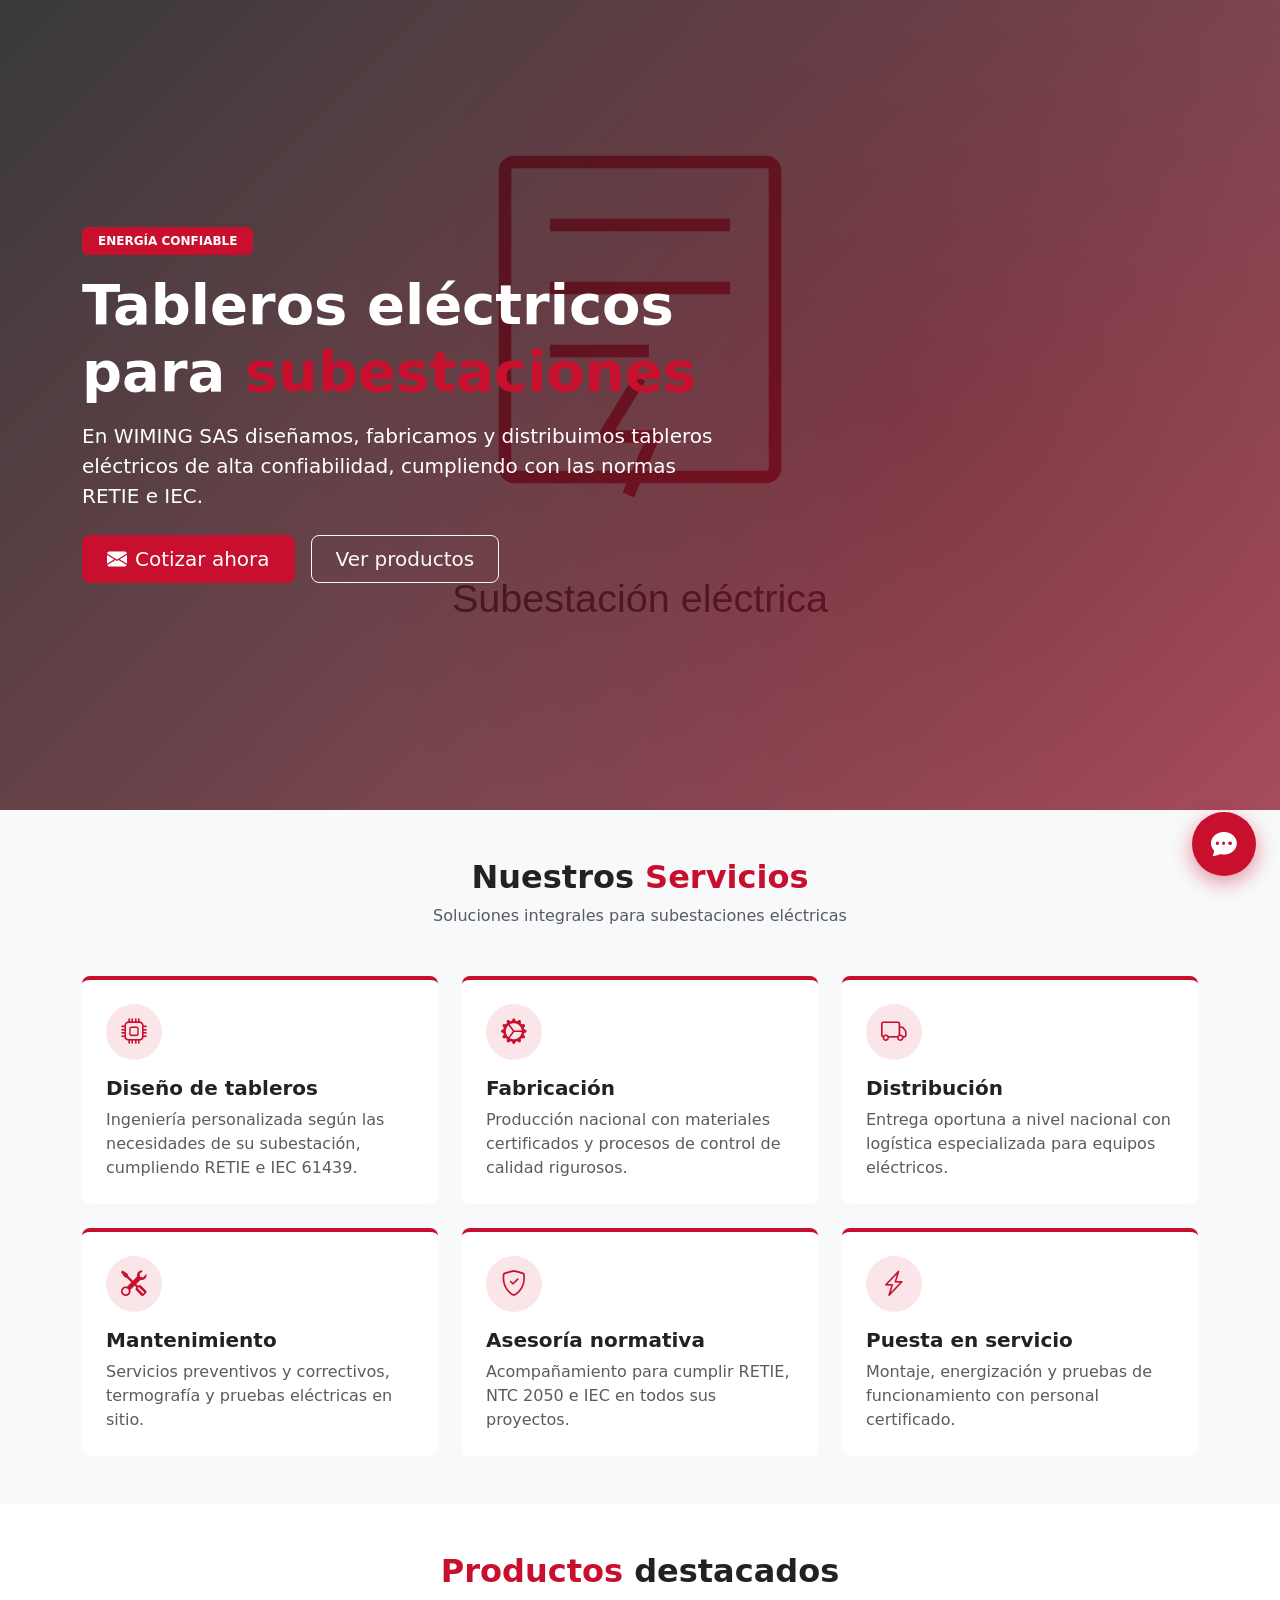
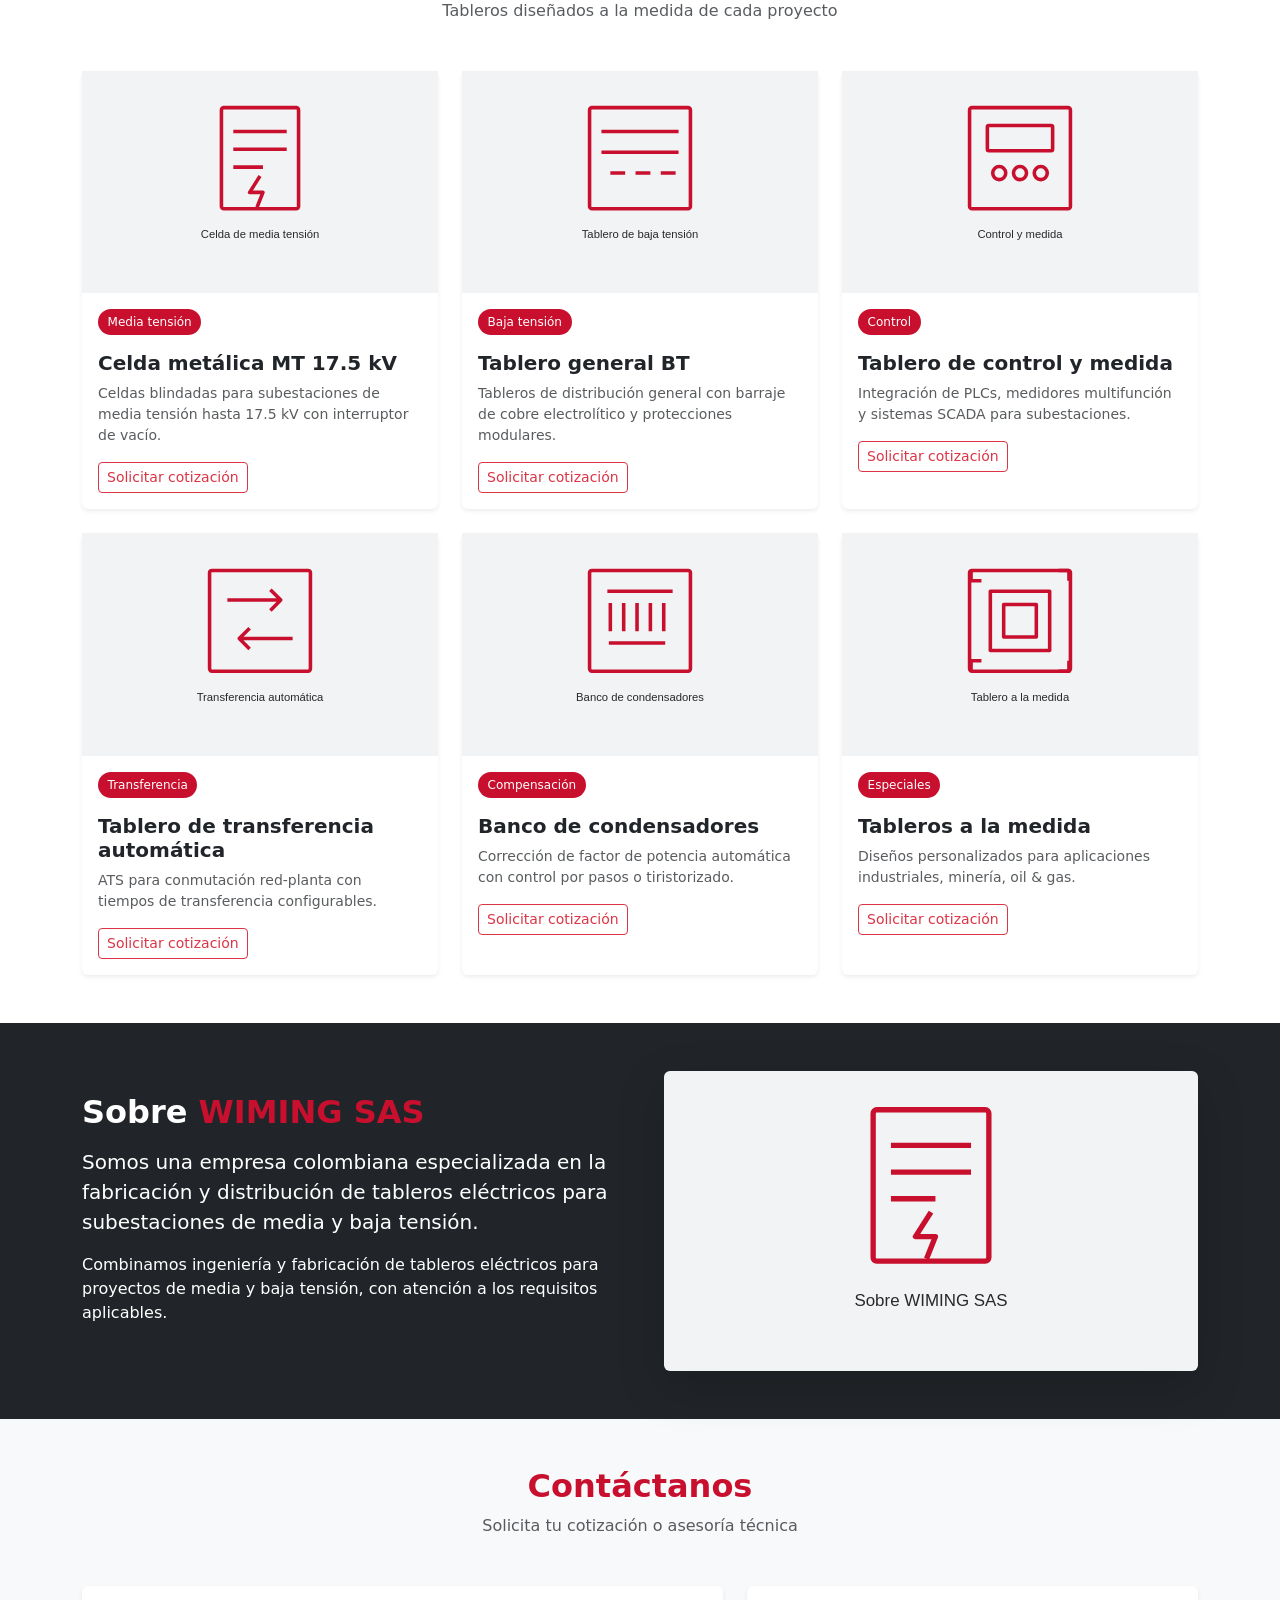
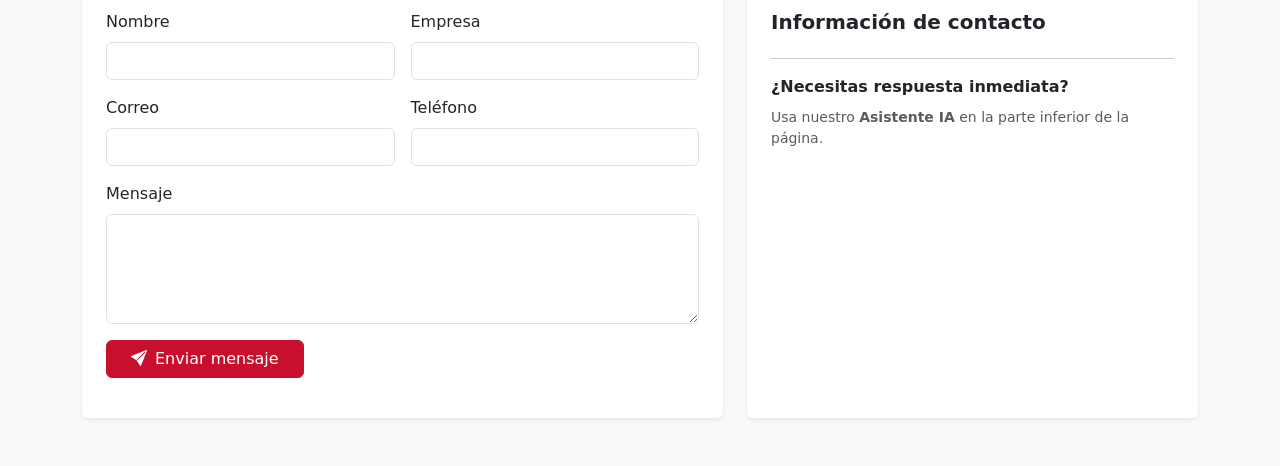
==== index.html @ 55428141 "Paso 1: imágenes y placeholders" ====
<!DOCTYPE html>
<html lang="es">
<head>
  <meta charset="UTF-8" />
  <meta name="viewport" content="width=device-width, initial-scale=1.0" />
  <title>WIMING SAS · Tableros eléctricos para subestaciones</title>
  <meta name="description" content="WIMING SAS — Fabricación y distribución de tableros eléctricos para subestaciones. Calidad, normativa RETIE/IEC y soporte técnico." />

  <!-- Bootstrap 5 -->
  <link href="https://cdn.jsdelivr.net/npm/bootstrap@5.3.3/dist/css/bootstrap.min.css" rel="stylesheet" />
  <!-- Bootstrap Icons -->
  <link rel="stylesheet" href="https://cdn.jsdelivr.net/npm/bootstrap-icons@1.11.3/font/bootstrap-icons.css" />
  <!-- Estilos propios -->
  <link rel="stylesheet" href="css/styles.css" />
</head>
<body>

  <!-- Header reutilizable: se carga desde partials/header.html -->
  <div data-include="partials/header.html"></div>

  <!-- ============ INICIO ============ -->
  <section id="inicio" class="hero text-white d-flex align-items-center">
    <img class="hero-image" src="assets/img/hero-subestacion.webp"
         alt="Subestación eléctrica con equipos de distribución de energía" width="1600" height="900"
         fetchpriority="high" onerror="this.onerror=null;this.src='assets/img/hero-subestacion-placeholder.svg'" />
    <div class="hero-overlay"></div>
    <div class="container position-relative py-5">
      <div class="row align-items-center">
        <div class="col-lg-7">
          <span class="badge bg-danger text-uppercase mb-3 px-3 py-2">Energía confiable</span>
          <h1 class="display-4 fw-bold mb-3">
            Tableros eléctricos para <span class="text-danger">subestaciones</span>
          </h1>
          <p class="lead mb-4">
            En <strong>WIMING SAS</strong> diseñamos, fabricamos y distribuimos tableros
            eléctricos de alta confiabilidad, cumpliendo con las normas RETIE e IEC.
          </p>
          <div class="d-flex flex-wrap gap-3">
            <a href="#contacto" class="btn btn-danger btn-lg px-4">
              <i class="bi bi-envelope-fill me-2"></i>Cotizar ahora
            </a>
            <a href="#productos" class="btn btn-outline-light btn-lg px-4">
              Ver productos
            </a>
          </div>
        </div>
      </div>
    </div>
  </section>

  <!-- ============ SERVICIOS ============ -->
  <section id="servicios" class="py-5 bg-light">
    <div class="container">
      <div class="text-center mb-5">
        <h2 class="fw-bold">Nuestros <span class="text-danger">Servicios</span></h2>
        <p class="text-muted">Soluciones integrales para subestaciones eléctricas</p>
      </div>
      <div class="row g-4" id="services-grid">
        <!-- Generado dinámicamente desde js/data.js -->
      </div>
    </div>
  </section>

  <!-- ============ PRODUCTOS ============ -->
  <section id="productos" class="py-5">
    <div class="container">
      <div class="text-center mb-5">
        <h2 class="fw-bold"><span class="text-danger">Productos</span> destacados</h2>
        <p class="text-muted">Tableros diseñados a la medida de cada proyecto</p>
      </div>
      <div class="row g-4" id="products-grid">
        <!-- Generado dinámicamente desde js/data.js -->
      </div>
    </div>
  </section>

  <!-- ============ NOSOTROS ============ -->
  <section id="nosotros" class="py-5 bg-dark text-white">
    <div class="container">
      <div class="row align-items-center g-5">
        <div class="col-lg-6">
          <h2 class="fw-bold mb-3">Sobre <span class="text-danger">WIMING SAS</span></h2>
          <p class="lead">
            Somos una empresa colombiana especializada en la fabricación y distribución
            de tableros eléctricos para subestaciones de media y baja tensión.
          </p>
          <p>
            Combinamos ingeniería y fabricación de tableros eléctricos para proyectos
            de media y baja tensión, con atención a los requisitos aplicables.
          </p>
          <div class="row text-center mt-4">
            <div class="col-6" data-config-row="YEARS_EXPERIENCE" data-config-prefix="+" hidden>
              <h3 class="text-danger fw-bold" data-config="YEARS_EXPERIENCE"></h3>
              <small class="text-uppercase">Años de experiencia</small>
            </div>
            <div class="col-6" data-config-row="PROJECTS_COUNT" data-config-prefix="+" hidden>
              <h3 class="text-danger fw-bold" data-config="PROJECTS_COUNT"></h3>
              <small class="text-uppercase">Proyectos entregados</small>
            </div>
          </div>
        </div>
        <div class="col-lg-6">
          <div class="ratio ratio-16x9 rounded shadow-lg overflow-hidden">
              <img src="assets/img/sobre-nosotros.webp"
                alt="Equipo e instalaciones de WIMING SAS dedicados a soluciones eléctricas" class="w-100 h-100 object-fit-cover"
                width="900" height="600" loading="lazy"
                onerror="this.onerror=null;this.src='assets/img/sobre-nosotros-placeholder.svg'" />
          </div>
        </div>
      </div>
    </div>
  </section>

  <!-- ============ CONTACTO ============ -->
  <section id="contacto" class="py-5 bg-light">
    <div class="container">
      <div class="text-center mb-5">
        <h2 class="fw-bold"><span class="text-danger">Contáctanos</span></h2>
        <p class="text-muted">Solicita tu cotización o asesoría técnica</p>
      </div>
      <div class="row g-4">
        <div class="col-lg-7">
          <form id="contact-form" class="card shadow-sm border-0 p-4" novalidate>
            <div class="row g-3">
              <div class="col-md-6">
                <label class="form-label">Nombre</label>
                <input type="text" class="form-control" name="nombre" required />
              </div>
              <div class="col-md-6">
                <label class="form-label">Empresa</label>
                <input type="text" class="form-control" name="empresa" />
              </div>
              <div class="col-md-6">
                <label class="form-label">Correo</label>
                <input type="email" class="form-control" name="email" required />
              </div>
              <div class="col-md-6">
                <label class="form-label">Teléfono</label>
                <input type="tel" class="form-control" name="telefono" />
              </div>
              <div class="col-12">
                <label class="form-label">Mensaje</label>
                <textarea class="form-control" name="mensaje" rows="4" required></textarea>
              </div>
              <div class="col-12">
                <button type="submit" class="btn btn-danger px-4">
                  <i class="bi bi-send-fill me-2"></i>Enviar mensaje
                </button>
              </div>
            </div>
            <div id="contact-feedback" class="mt-3"></div>
          </form>
        </div>
        <div class="col-lg-5">
          <div class="card border-0 shadow-sm h-100">
            <div class="card-body p-4">
              <h5 class="fw-bold mb-4">Información de contacto</h5>
              <p data-config-row="ADDRESS" hidden><i class="bi bi-geo-alt-fill text-danger me-2"></i><span data-config="ADDRESS"></span></p>
              <p data-config-row="PHONE" hidden><i class="bi bi-telephone-fill text-danger me-2"></i><span data-config="PHONE"></span></p>
              <p data-config-row="EMAIL" hidden><i class="bi bi-envelope-fill text-danger me-2"></i><span data-config="EMAIL"></span></p>
              <hr />
              <p class="mb-2 fw-semibold">¿Necesitas respuesta inmediata?</p>
              <p class="text-muted small mb-0">
                Usa nuestro <strong>Asistente IA</strong> en la parte inferior de la página.
              </p>
            </div>
          </div>
        </div>
      </div>
    </div>
  </section>

  <!-- Footer reutilizable -->
  <div data-include="partials/footer.html"></div>

  <!-- ============ CHATBOT IA (MOCK) ============ -->
  <div id="chatbot-root"></div>

  <!-- Scripts -->
  <script src="https://cdn.jsdelivr.net/npm/bootstrap@5.3.3/dist/js/bootstrap.bundle.min.js"></script>
  <script src="config.js"></script>
  <script src="js/components.js"></script>
  <script src="js/data.js"></script>
  <script src="js/main.js"></script>
  <script src="js/chatbot.js"></script>
</body>
</html>
---- css/styles.css ----
/* =========================================================
   WIMING SAS — Estilos propios
   Paleta: rojos dominantes + grises industriales
   ========================================================= */

:root {
  --wm-red: #c8102e;
  --wm-red-dark: #8a0a1f;
  --wm-red-light: #ff3b54;
  --wm-dark: #1a1a1a;
  --wm-gray: #2c2c2c;
  --wm-light: #f5f5f5;
}

/* Overrides Bootstrap */
.bg-danger { background-color: var(--wm-red) !important; }
.btn-danger {
  background-color: var(--wm-red);
  border-color: var(--wm-red);
}
.btn-danger:hover,
.btn-danger:focus {
  background-color: var(--wm-red-dark);
  border-color: var(--wm-red-dark);
}
.text-danger { color: var(--wm-red) !important; }

body {
  font-family: 'Segoe UI', system-ui, -apple-system, sans-serif;
  color: #222;
}

/* ===== Navbar ===== */
.navbar-wm {
  background: var(--wm-dark);
  box-shadow: 0 2px 8px rgba(0,0,0,.2);
}
.navbar-wm .navbar-brand {
  color: #fff;
  font-weight: 700;
  letter-spacing: 1px;
}
.navbar-wm .navbar-brand span {
  color: var(--wm-red);
}
.navbar-wm .nav-link {
  color: #ddd !important;
  font-weight: 500;
  padding: .5rem 1rem !important;
  transition: color .2s;
}
.navbar-wm .nav-link:hover,
.navbar-wm .nav-link.active {
  color: var(--wm-red-light) !important;
}

/* ===== Hero ===== */
.hero {
  position: relative;
  min-height: 90vh;
  background: #1a1a1a;
}
.hero-image {
  position: absolute;
  inset: 0;
  width: 100%;
  height: 100%;
  object-fit: cover;
}
.hero-overlay {
  position: absolute;
  inset: 0;
  background: linear-gradient(135deg, rgba(26,26,26,.85), rgba(138,10,31,.7)),
              radial-gradient(circle at 70% 50%, rgba(200,16,46,.25), transparent 60%);
  pointer-events: none;
}

/* ===== Tarjetas reutilizables ===== */
.feature-card {
  border: none;
  border-top: 4px solid var(--wm-red);
  border-radius: .5rem;
  transition: transform .25s, box-shadow .25s;
  background: #fff;
  height: 100%;
}
.feature-card:hover {
  transform: translateY(-6px);
  box-shadow: 0 .8rem 1.5rem rgba(200,16,46,.15);
}
.feature-card .icon-wrap {
  width: 56px;
  height: 56px;
  border-radius: 50%;
  background: rgba(200,16,46,.1);
  color: var(--wm-red);
  display: flex;
  align-items: center;
  justify-content: center;
  font-size: 1.6rem;
  margin-bottom: 1rem;
}

.product-card img {
  display: block;
  width: 100%;
  max-width: 100%;
  aspect-ratio: 16 / 10;
  height: auto;
  object-fit: cover;
}
.product-card .badge-tag {
  background: var(--wm-red);
  color: #fff;
  font-size: .75rem;
  padding: .25rem .6rem;
  border-radius: 20px;
}

/* ===== Footer ===== */
.footer-wm {
  background: var(--wm-dark);
  color: #bbb;
  padding: 3rem 0 1rem;
}
.footer-wm h6 { color: #fff; font-weight: 600; }
.footer-wm a { color: #bbb; text-decoration: none; }
.footer-wm a:hover { color: var(--wm-red-light); }
.footer-wm .footer-bottom {
  border-top: 1px solid #333;
  margin-top: 2rem;
  padding-top: 1rem;
  text-align: center;
  font-size: .85rem;
}

/* =========================================================
   CHATBOT — Mock IA
   ========================================================= */
.chatbot-toggle {
  position: fixed;
  bottom: 24px;
  right: 24px;
  width: 64px;
  height: 64px;
  border-radius: 50%;
  background: var(--wm-red);
  color: #fff;
  border: none;
  font-size: 1.6rem;
  box-shadow: 0 6px 20px rgba(200,16,46,.45);
  cursor: pointer;
  z-index: 1050;
  transition: transform .2s, background .2s;
}
.chatbot-toggle:hover {
  background: var(--wm-red-dark);
  transform: scale(1.08);
}

.chatbot-window {
  position: fixed;
  bottom: 100px;
  right: 24px;
  width: 370px;
  max-width: calc(100vw - 32px);
  height: 540px;
  max-height: calc(100vh - 140px);
  background: #fff;
  border-radius: 14px;
  box-shadow: 0 12px 40px rgba(0,0,0,.25);
  display: none;
  flex-direction: column;
  overflow: hidden;
  z-index: 1050;
  animation: slideUp .25s ease-out;
}
.chatbot-window.open { display: flex; }

@keyframes slideUp {
  from { opacity: 0; transform: translateY(20px); }
  to   { opacity: 1; transform: translateY(0); }
}

.chatbot-header {
  background: linear-gradient(135deg, var(--wm-red), var(--wm-red-dark));
  color: #fff;
  padding: 1rem;
  display: flex;
  align-items: center;
  gap: .75rem;
}
.chatbot-header .avatar {
  width: 40px;
  height: 40px;
  border-radius: 50%;
  background: rgba(255,255,255,.2);
  display: flex;
  align-items: center;
  justify-content: center;
  font-size: 1.2rem;
}
.chatbot-header h6 { margin: 0; font-weight: 600; }
.chatbot-header small { opacity: .85; }
.chatbot-header .close-btn {
  margin-left: auto;
  background: transparent;
  border: none;
  color: #fff;
  font-size: 1.3rem;
  cursor: pointer;
}

.chatbot-body {
  flex: 1;
  overflow-y: auto;
  padding: 1rem;
  background: #f7f7f9;
}

.chat-msg {
  display: flex;
  margin-bottom: .75rem;
  animation: fadeIn .2s ease;
}
@keyframes fadeIn { from { opacity: 0; } to { opacity: 1; } }

.chat-msg .bubble {
  max-width: 80%;
  padding: .6rem .9rem;
  border-radius: 14px;
  line-height: 1.35;
  font-size: .92rem;
  white-space: pre-wrap;
}
.chat-msg.bot .bubble {
  background: #fff;
  border: 1px solid #e5e5e5;
  border-bottom-left-radius: 4px;
}
.chat-msg.user {
  justify-content: flex-end;
}
.chat-msg.user .bubble {
  background: var(--wm-red);
  color: #fff;
  border-bottom-right-radius: 4px;
}

.typing .bubble {
  display: inline-flex;
  gap: 4px;
}
.typing .dot {
  width: 7px; height: 7px;
  background: #aaa;
  border-radius: 50%;
  animation: blink 1.2s infinite;
}
.typing .dot:nth-child(2) { animation-delay: .2s; }
.typing .dot:nth-child(3) { animation-delay: .4s; }
@keyframes blink {
  0%, 80%, 100% { opacity: .3; }
  40% { opacity: 1; }
}

.quick-replies {
  display: flex;
  flex-wrap: wrap;
  gap: .4rem;
  padding: .5rem 1rem;
  background: #f7f7f9;
  border-top: 1px solid #ececec;
}
.quick-replies button {
  background: #fff;
  border: 1px solid var(--wm-red);
  color: var(--wm-red);
  border-radius: 20px;
  padding: .3rem .8rem;
  font-size: .8rem;
  cursor: pointer;
  transition: all .15s;
}
.quick-replies button:hover {
  background: var(--wm-red);
  color: #fff;
}

.chatbot-input {
  display: flex;
  border-top: 1px solid #ececec;
  background: #fff;
}
.chatbot-input input {
  flex: 1;
  border: none;
  padding: .85rem 1rem;
  outline: none;
  font-size: .95rem;
}
.chatbot-input button {
  background: var(--wm-red);
  color: #fff;
  border: none;
  padding: 0 1.2rem;
  cursor: pointer;
  font-size: 1.1rem;
}
.chatbot-input button:hover { background: var(--wm-red-dark); }

/* Responsive */
@media (max-width: 480px) {
  .chatbot-window {
    right: 8px; left: 8px;
    width: auto;
    bottom: 90px;
    height: 70vh;
  }
}
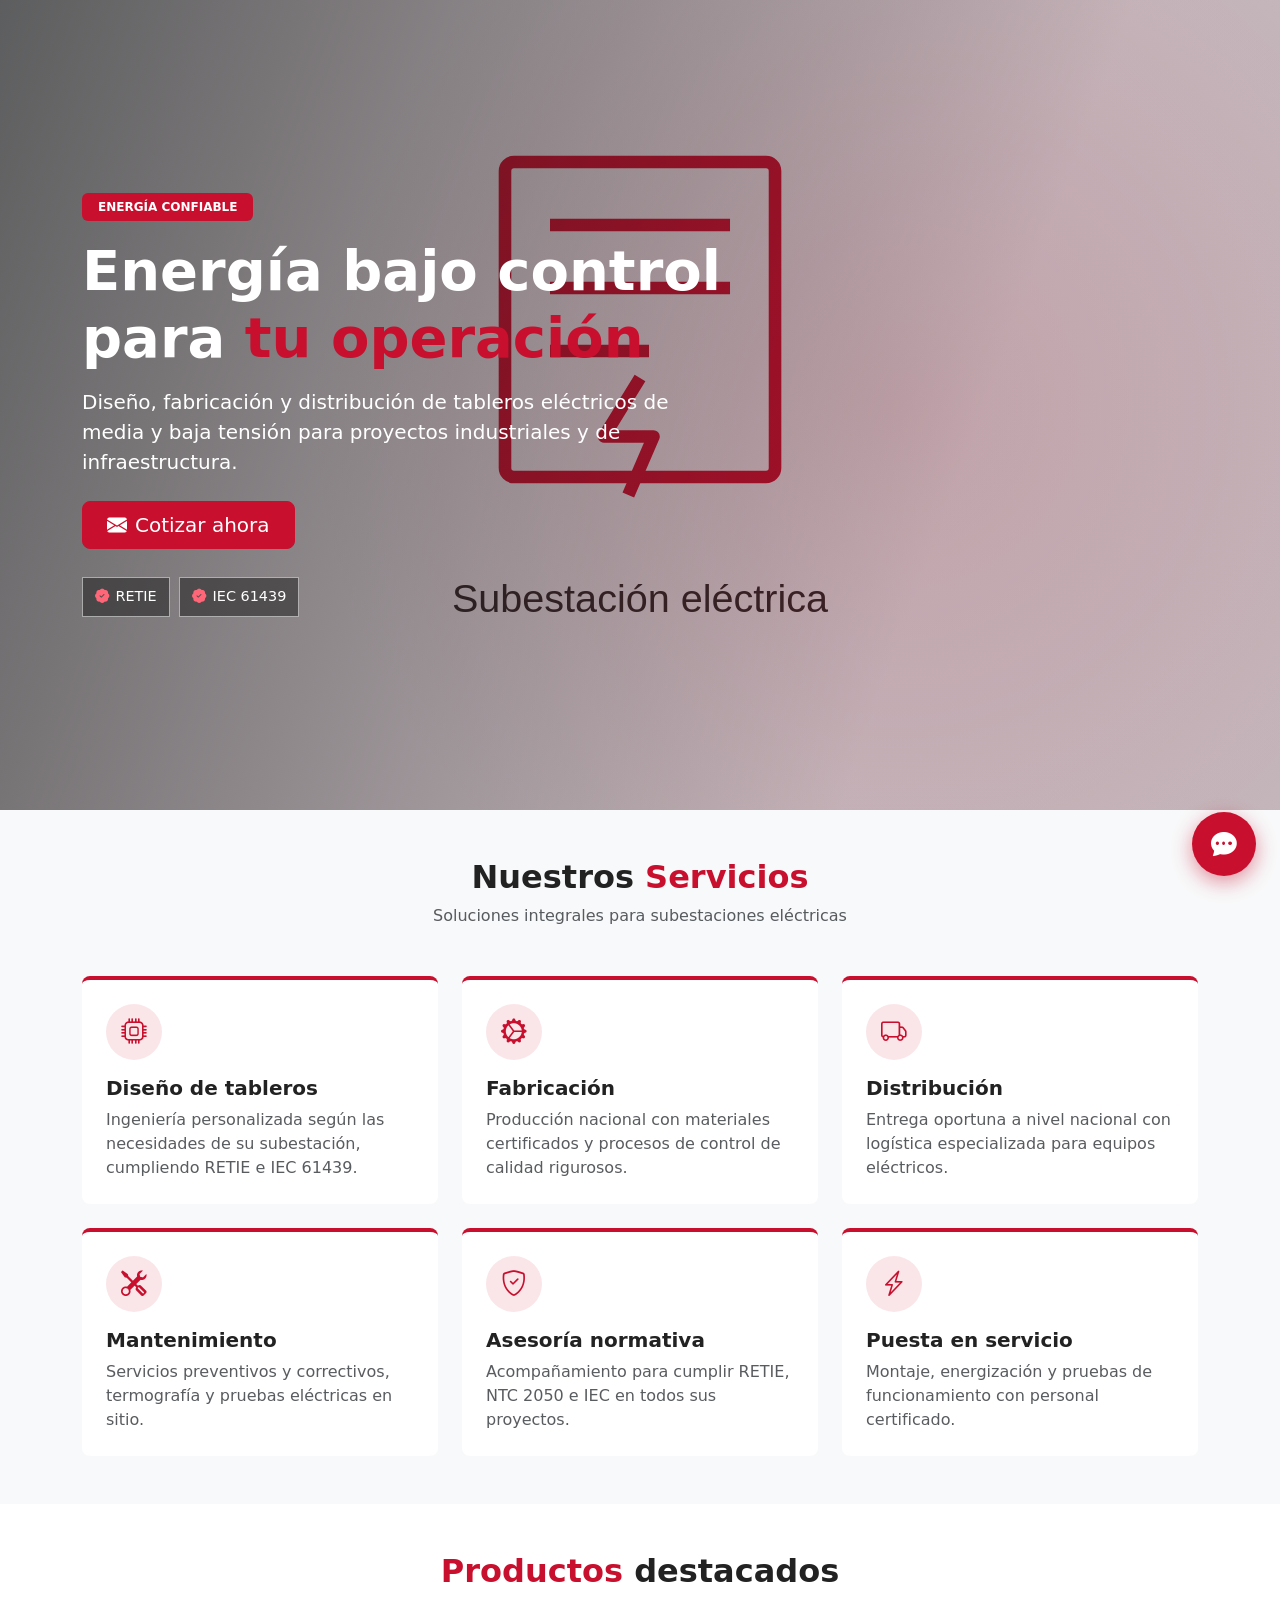
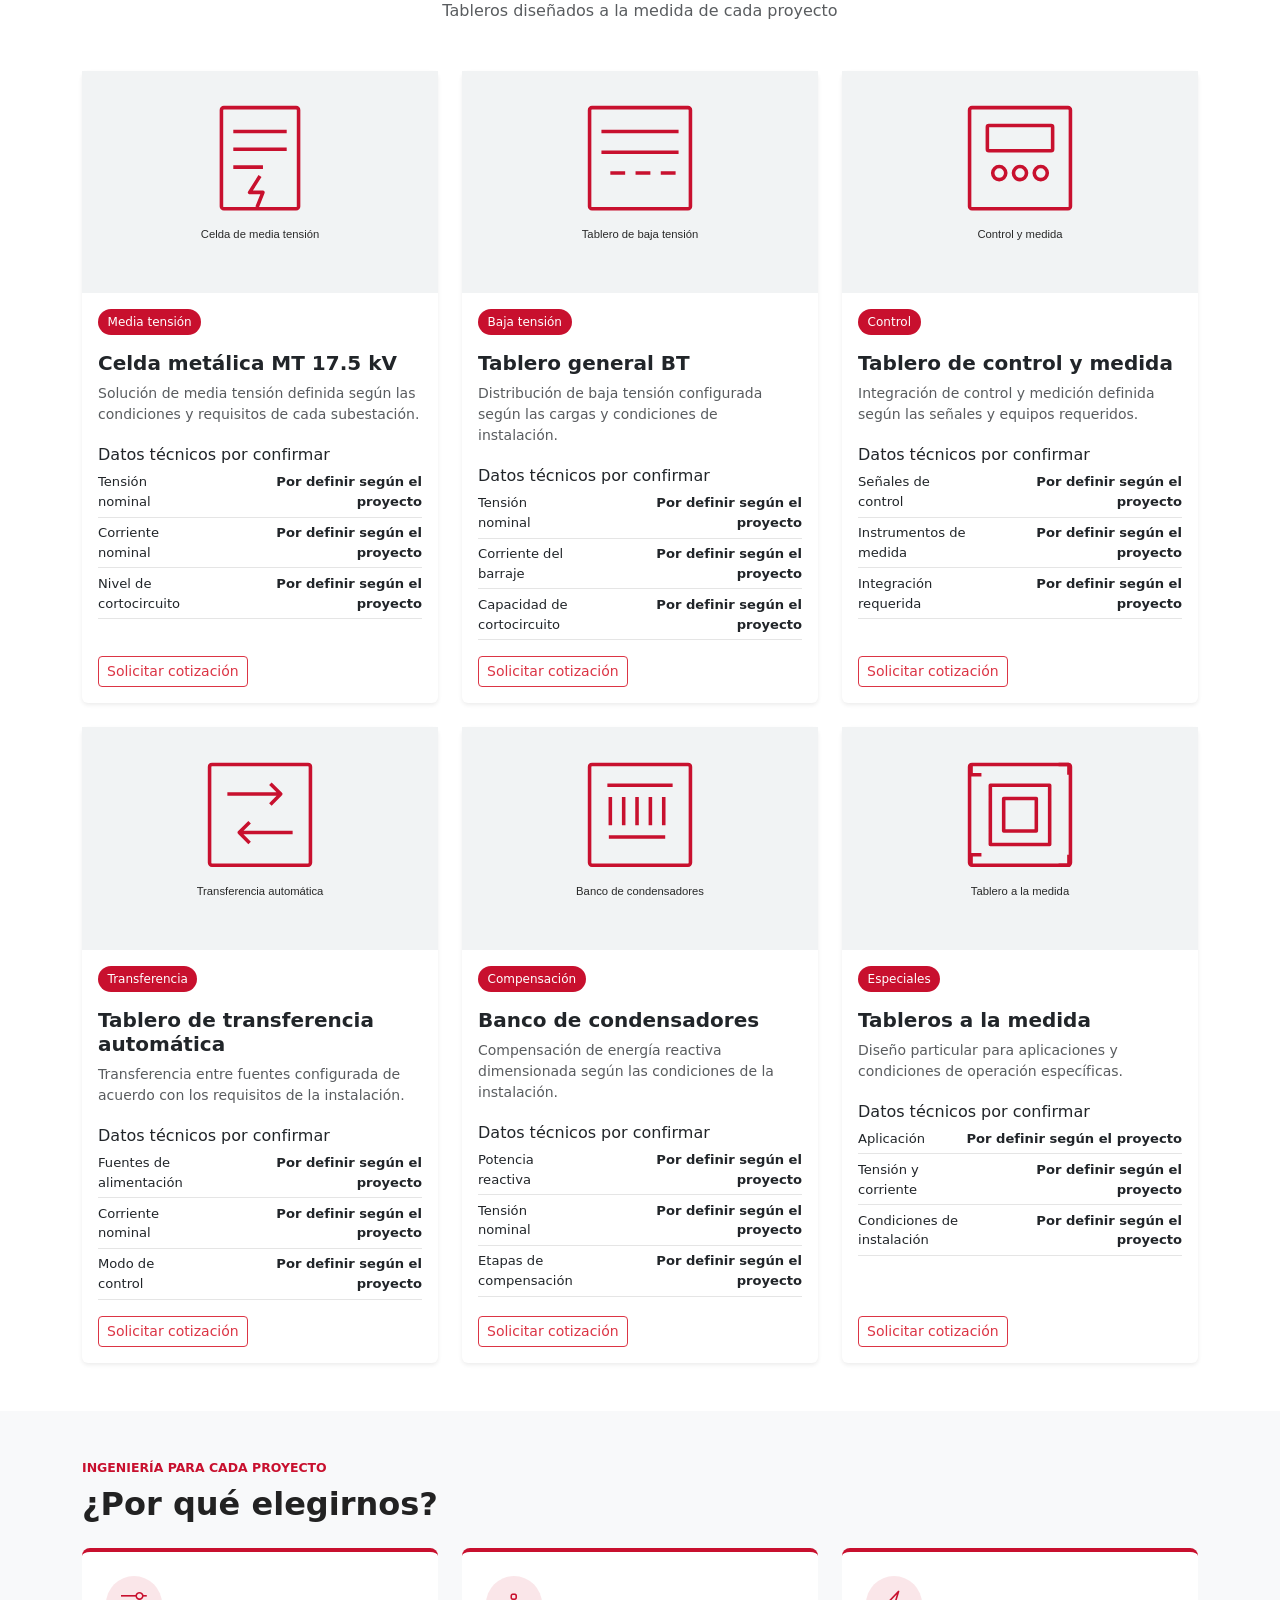
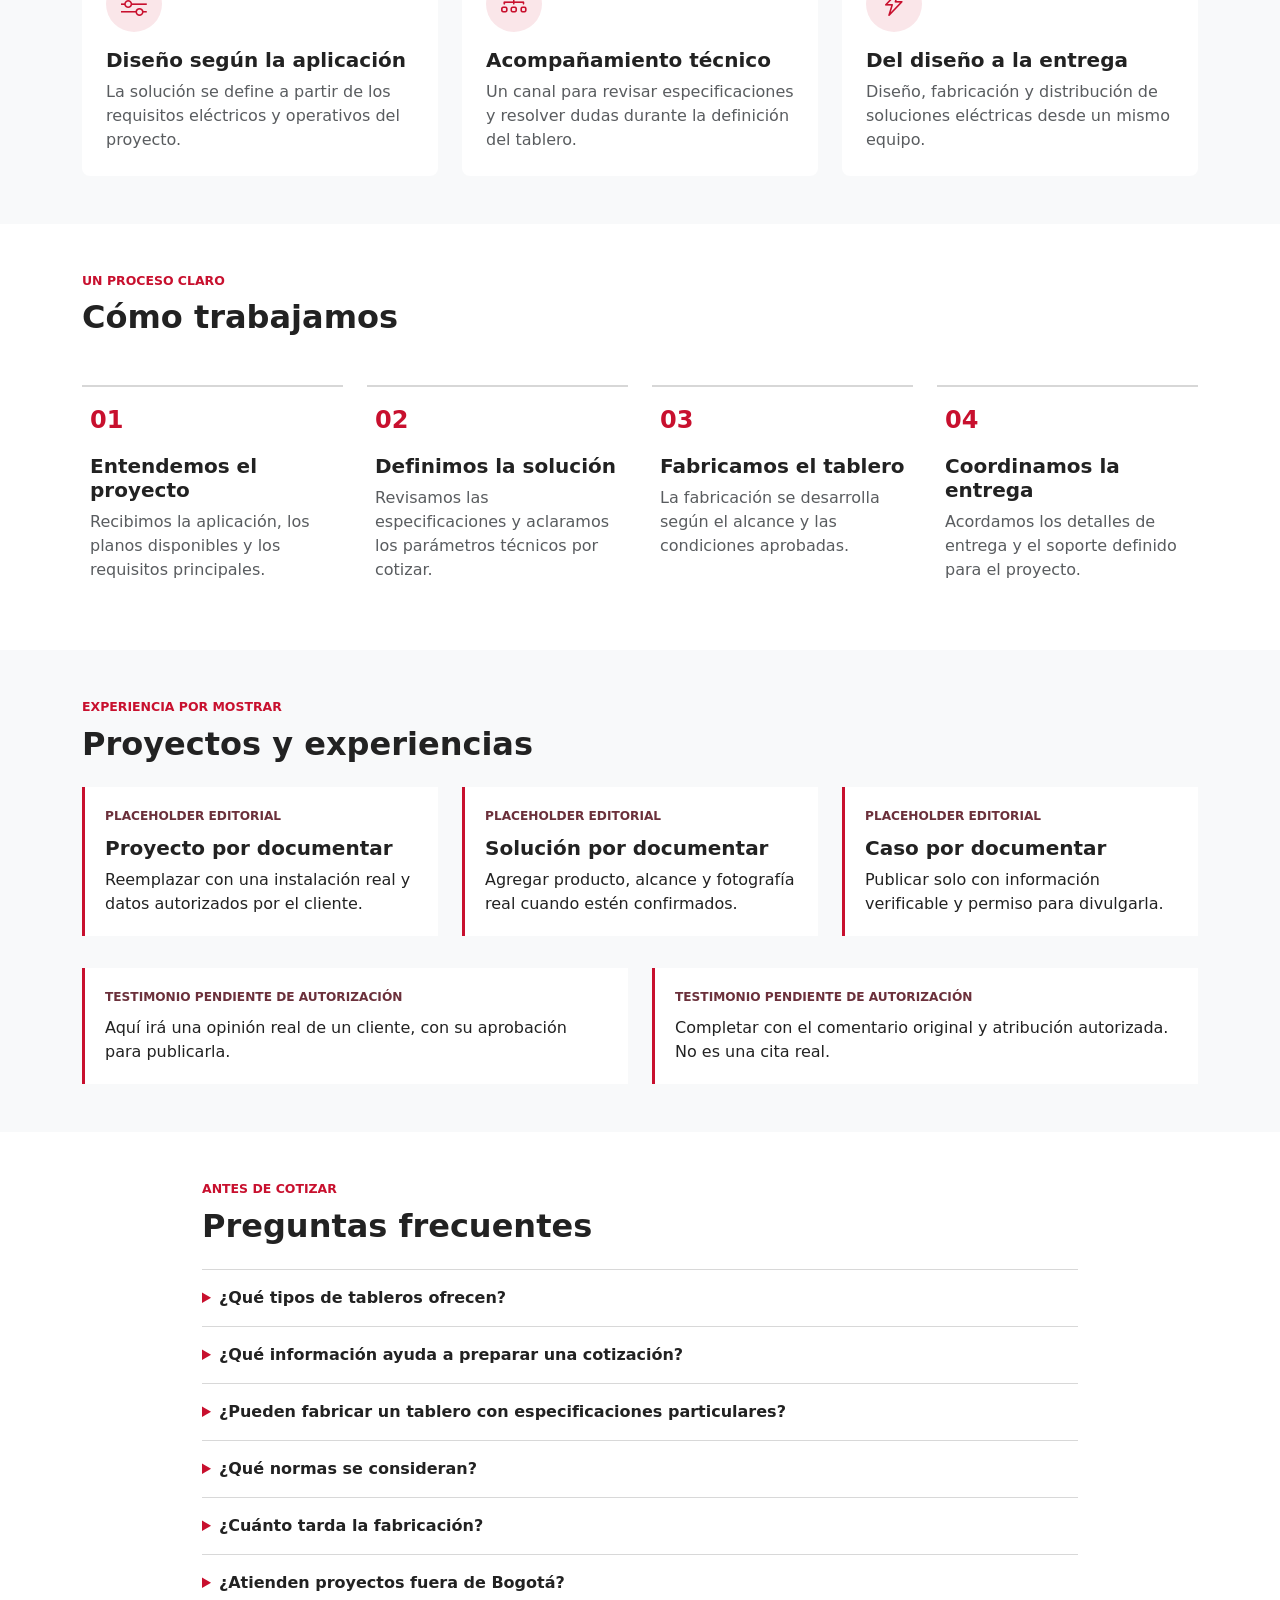
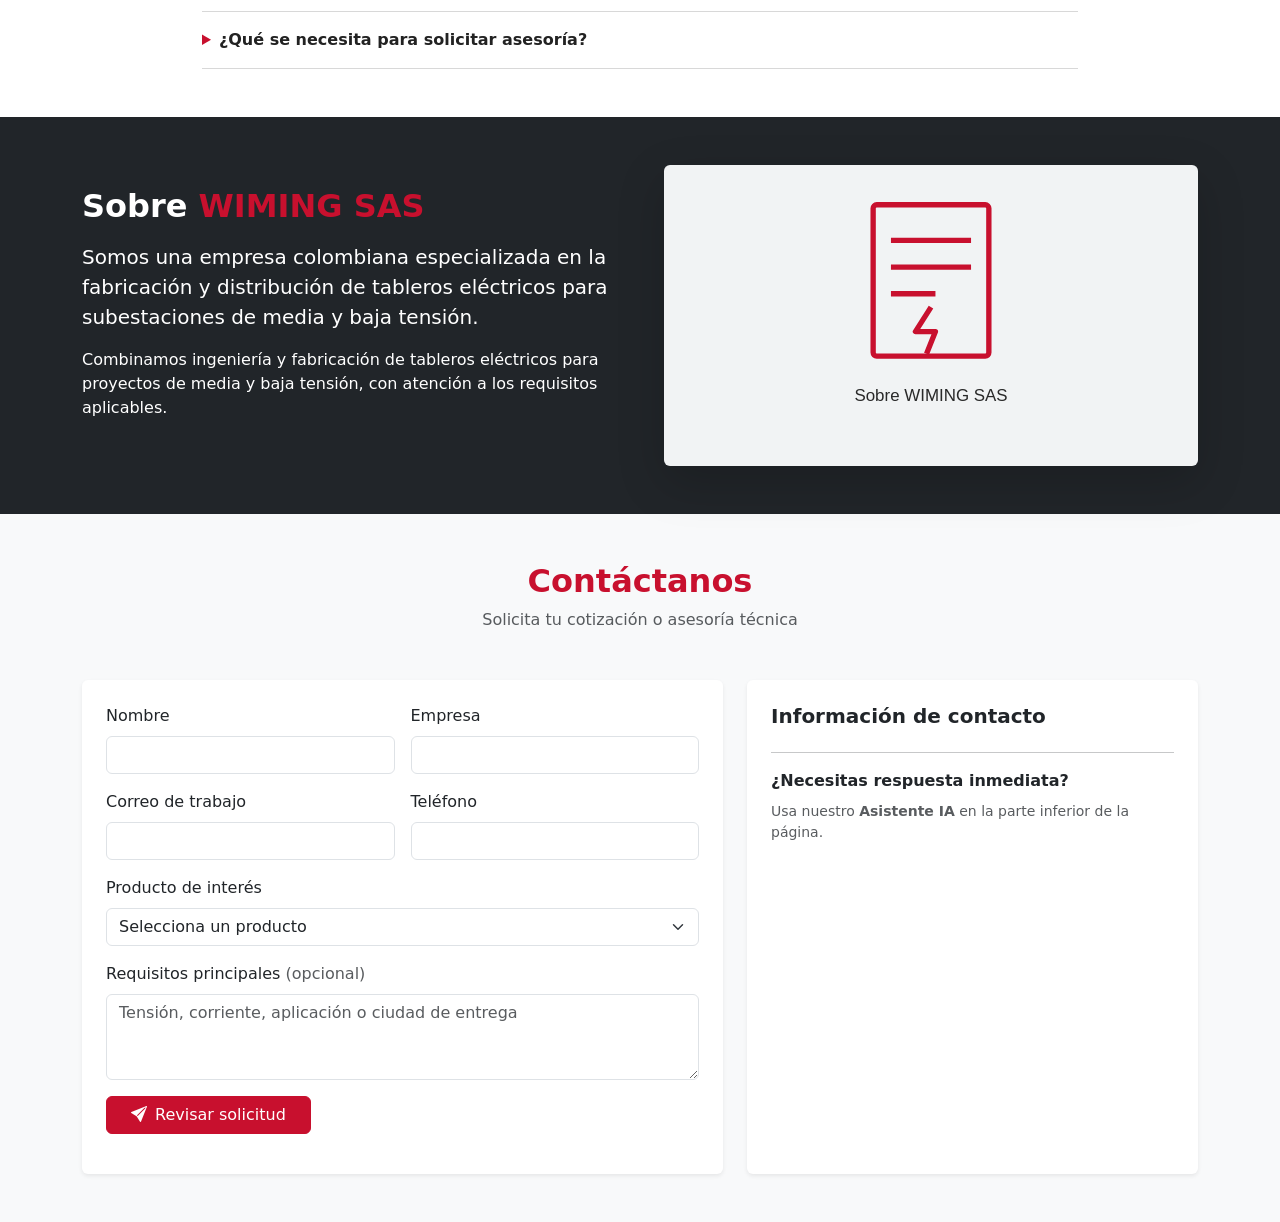
==== commit 65fee6c4: "Paso 2: diseño, UX y datos de contacto en config.js" ====
--- a/index.html
+++ b/index.html
@@ -29,19 +29,27 @@
         <div class="col-lg-7">
           <span class="badge bg-danger text-uppercase mb-3 px-3 py-2">Energía confiable</span>
           <h1 class="display-4 fw-bold mb-3">
-            Tableros eléctricos para <span class="text-danger">subestaciones</span>
+            Energía bajo control para <span class="text-danger">tu operación</span>
           </h1>
           <p class="lead mb-4">
-            En <strong>WIMING SAS</strong> diseñamos, fabricamos y distribuimos tableros
-            eléctricos de alta confiabilidad, cumpliendo con las normas RETIE e IEC.
+            Diseño, fabricación y distribución de tableros eléctricos de media y baja tensión
+            para proyectos industriales y de infraestructura.
           </p>
           <div class="d-flex flex-wrap gap-3">
             <a href="#contacto" class="btn btn-danger btn-lg px-4">
               <i class="bi bi-envelope-fill me-2"></i>Cotizar ahora
             </a>
-            <a href="#productos" class="btn btn-outline-light btn-lg px-4">
-              Ver productos
+            <a href="#" class="btn btn-outline-light btn-lg px-4" data-whatsapp-cta hidden>
+              <i class="bi bi-whatsapp me-2"></i>Hablar por WhatsApp
             </a>
+          </div>
+          <div class="hero-trust" aria-label="Normas y experiencia">
+            <span class="trust-stamp"><i class="bi bi-patch-check-fill" aria-hidden="true"></i> RETIE</span>
+            <span class="trust-stamp"><i class="bi bi-patch-check-fill" aria-hidden="true"></i> IEC 61439</span>
+            <span class="trust-stamp" data-config-row="YEARS_EXPERIENCE" hidden>
+              <i class="bi bi-clock-history" aria-hidden="true"></i>
+              <strong data-config="YEARS_EXPERIENCE"></strong> años de experiencia
+            </span>
           </div>
         </div>
       </div>
@@ -70,6 +78,101 @@
       </div>
       <div class="row g-4" id="products-grid">
         <!-- Generado dinámicamente desde js/data.js -->
+      </div>
+    </div>
+  </section>
+
+  <!-- ============ DIFERENCIALES ============ -->
+  <section id="por-que-elegirnos" class="py-5 bg-light">
+    <div class="container">
+      <div class="section-heading mb-4">
+        <span class="section-kicker">Ingeniería para cada proyecto</span>
+        <h2 class="fw-bold">¿Por qué elegirnos?</h2>
+      </div>
+      <div class="row g-4">
+        <div class="col-md-4">
+          <article class="feature-card p-4">
+            <div class="icon-wrap"><i class="bi bi-sliders" aria-hidden="true"></i></div>
+            <h3 class="h5 fw-bold">Diseño según la aplicación</h3>
+            <p class="text-muted mb-0">La solución se define a partir de los requisitos eléctricos y operativos del proyecto.</p>
+          </article>
+        </div>
+        <div class="col-md-4">
+          <article class="feature-card p-4">
+            <div class="icon-wrap"><i class="bi bi-diagram-3" aria-hidden="true"></i></div>
+            <h3 class="h5 fw-bold">Acompañamiento técnico</h3>
+            <p class="text-muted mb-0">Un canal para revisar especificaciones y resolver dudas durante la definición del tablero.</p>
+          </article>
+        </div>
+        <div class="col-md-4">
+          <article class="feature-card p-4">
+            <div class="icon-wrap"><i class="bi bi-lightning-charge" aria-hidden="true"></i></div>
+            <h3 class="h5 fw-bold">Del diseño a la entrega</h3>
+            <p class="text-muted mb-0">Diseño, fabricación y distribución de soluciones eléctricas desde un mismo equipo.</p>
+          </article>
+        </div>
+      </div>
+    </div>
+  </section>
+
+  <!-- ============ PROCESO ============ -->
+  <section id="como-trabajamos" class="py-5">
+    <div class="container">
+      <div class="section-heading mb-5">
+        <span class="section-kicker">Un proceso claro</span>
+        <h2 class="fw-bold">Cómo trabajamos</h2>
+      </div>
+      <ol class="row g-4 list-unstyled process-list">
+        <li class="col-md-6 col-lg-3">
+          <div class="process-step"><span class="step-number">01</span><h3 class="h5 fw-bold">Entendemos el proyecto</h3><p class="text-muted mb-0">Recibimos la aplicación, los planos disponibles y los requisitos principales.</p></div>
+        </li>
+        <li class="col-md-6 col-lg-3">
+          <div class="process-step"><span class="step-number">02</span><h3 class="h5 fw-bold">Definimos la solución</h3><p class="text-muted mb-0">Revisamos las especificaciones y aclaramos los parámetros técnicos por cotizar.</p></div>
+        </li>
+        <li class="col-md-6 col-lg-3">
+          <div class="process-step"><span class="step-number">03</span><h3 class="h5 fw-bold">Fabricamos el tablero</h3><p class="text-muted mb-0">La fabricación se desarrolla según el alcance y las condiciones aprobadas.</p></div>
+        </li>
+        <li class="col-md-6 col-lg-3">
+          <div class="process-step"><span class="step-number">04</span><h3 class="h5 fw-bold">Coordinamos la entrega</h3><p class="text-muted mb-0">Acordamos los detalles de entrega y el soporte definido para el proyecto.</p></div>
+        </li>
+      </ol>
+    </div>
+  </section>
+
+  <!-- ============ PROYECTOS Y TESTIMONIOS ============ -->
+  <section id="proyectos" class="py-5 bg-light">
+    <div class="container">
+      <div class="section-heading mb-4">
+        <span class="section-kicker">Experiencia por mostrar</span>
+        <h2 class="fw-bold">Proyectos y experiencias</h2>
+      </div>
+      <div class="row g-4">
+        <div class="col-md-4"><article class="project-placeholder h-100"><span class="placeholder-label">Placeholder editorial</span><h3 class="h5 fw-bold">Proyecto por documentar</h3><p class="mb-0">Reemplazar con una instalación real y datos autorizados por el cliente.</p></article></div>
+        <div class="col-md-4"><article class="project-placeholder h-100"><span class="placeholder-label">Placeholder editorial</span><h3 class="h5 fw-bold">Solución por documentar</h3><p class="mb-0">Agregar producto, alcance y fotografía real cuando estén confirmados.</p></article></div>
+        <div class="col-md-4"><article class="project-placeholder h-100"><span class="placeholder-label">Placeholder editorial</span><h3 class="h5 fw-bold">Caso por documentar</h3><p class="mb-0">Publicar solo con información verificable y permiso para divulgarla.</p></article></div>
+      </div>
+      <div class="row g-4 mt-2">
+        <div class="col-md-6"><blockquote class="testimonial-placeholder h-100"><span class="placeholder-label">Testimonio pendiente de autorización</span><p class="mb-0">Aquí irá una opinión real de un cliente, con su aprobación para publicarla.</p></blockquote></div>
+        <div class="col-md-6"><blockquote class="testimonial-placeholder h-100"><span class="placeholder-label">Testimonio pendiente de autorización</span><p class="mb-0">Completar con el comentario original y atribución autorizada. No es una cita real.</p></blockquote></div>
+      </div>
+    </div>
+  </section>
+
+  <!-- ============ PREGUNTAS FRECUENTES ============ -->
+  <section id="preguntas-frecuentes" class="py-5">
+    <div class="container faq-container">
+      <div class="section-heading mb-4">
+        <span class="section-kicker">Antes de cotizar</span>
+        <h2 class="fw-bold">Preguntas frecuentes</h2>
+      </div>
+      <div class="faq-list">
+        <details class="faq-item"><summary>¿Qué tipos de tableros ofrecen?</summary><p>Diseñamos, fabricamos y distribuimos celdas de media tensión, tableros de baja tensión, control y medida, transferencia automática, bancos de condensadores y soluciones a la medida.</p></details>
+        <details class="faq-item"><summary>¿Qué información ayuda a preparar una cotización?</summary><p>Comparte la aplicación, tensión y corriente requeridas, diagrama unifilar o especificación disponible, condiciones de instalación y ciudad de entrega. Los datos definitivos se revisan con el equipo técnico.</p></details>
+        <details class="faq-item"><summary>¿Pueden fabricar un tablero con especificaciones particulares?</summary><p>El alcance se revisa según los requisitos eléctricos y operativos de cada proyecto antes de confirmar la solución.</p></details>
+        <details class="faq-item"><summary>¿Qué normas se consideran?</summary><p>La empresa indica cumplimiento de RETIE, NTC 2050 e IEC 61439. La norma aplicable y su alcance se deben confirmar para cada equipo y proyecto.</p></details>
+        <details class="faq-item"><summary>¿Cuánto tarda la fabricación?</summary><p>El plazo depende del alcance, los componentes y la aprobación de especificaciones. Se confirma en la propuesta comercial.</p></details>
+        <details class="faq-item"><summary>¿Atienden proyectos fuera de Bogotá?</summary><p>La cobertura y las condiciones de entrega se confirman al cotizar, según la ciudad y el alcance del proyecto.</p></details>
+        <details class="faq-item"><summary>¿Qué se necesita para solicitar asesoría?</summary><p>Indica el tipo de equipo, el objetivo de la instalación y los datos técnicos que tengas disponibles. Puedes adjuntar los documentos al continuar por el canal acordado con el equipo.</p></details>
       </div>
     </div>
   </section>
@@ -123,32 +226,44 @@
           <form id="contact-form" class="card shadow-sm border-0 p-4" novalidate>
             <div class="row g-3">
               <div class="col-md-6">
-                <label class="form-label">Nombre</label>
-                <input type="text" class="form-control" name="nombre" required />
+                <label class="form-label" for="contact-name">Nombre</label>
+                <input id="contact-name" type="text" class="form-control" name="nombre" autocomplete="name" required />
               </div>
               <div class="col-md-6">
-                <label class="form-label">Empresa</label>
-                <input type="text" class="form-control" name="empresa" />
+                <label class="form-label" for="contact-company">Empresa</label>
+                <input id="contact-company" type="text" class="form-control" name="empresa" autocomplete="organization" />
               </div>
               <div class="col-md-6">
-                <label class="form-label">Correo</label>
-                <input type="email" class="form-control" name="email" required />
+                <label class="form-label" for="contact-email">Correo de trabajo</label>
+                <input id="contact-email" type="email" class="form-control" name="email" autocomplete="email" required />
               </div>
               <div class="col-md-6">
-                <label class="form-label">Teléfono</label>
-                <input type="tel" class="form-control" name="telefono" />
+                <label class="form-label" for="contact-phone">Teléfono</label>
+                <input id="contact-phone" type="tel" class="form-control" name="telefono" autocomplete="tel" />
               </div>
               <div class="col-12">
-                <label class="form-label">Mensaje</label>
-                <textarea class="form-control" name="mensaje" rows="4" required></textarea>
+                <label class="form-label" for="contact-product">Producto de interés</label>
+                <select id="contact-product" class="form-select" name="producto" required>
+                  <option value="">Selecciona un producto</option>
+                  <option>Celda metálica MT 17.5 kV</option>
+                  <option>Tablero general BT</option>
+                  <option>Tablero de control y medida</option>
+                  <option>Tablero de transferencia automática</option>
+                  <option>Banco de condensadores</option>
+                  <option>Tableros a la medida</option>
+                </select>
+              </div>
+              <div class="col-12">
+                <label class="form-label" for="contact-message">Requisitos principales <span class="text-muted">(opcional)</span></label>
+                <textarea id="contact-message" class="form-control" name="mensaje" rows="3" placeholder="Tensión, corriente, aplicación o ciudad de entrega"></textarea>
               </div>
               <div class="col-12">
                 <button type="submit" class="btn btn-danger px-4">
-                  <i class="bi bi-send-fill me-2"></i>Enviar mensaje
+                  <i class="bi bi-send-fill me-2"></i>Revisar solicitud
                 </button>
               </div>
             </div>
-            <div id="contact-feedback" class="mt-3"></div>
+            <div id="contact-feedback" class="mt-3" role="status" aria-live="polite"></div>
           </form>
         </div>
         <div class="col-lg-5">
@@ -173,6 +288,11 @@
   <!-- Footer reutilizable -->
   <div data-include="partials/footer.html"></div>
 
+  <nav class="mobile-action-bar" aria-label="Acciones rápidas">
+    <a href="#contacto" class="btn btn-danger"><i class="bi bi-file-earmark-text me-2" aria-hidden="true"></i>Cotizar</a>
+    <a href="#" class="btn btn-outline-danger" data-phone-link hidden><i class="bi bi-telephone-fill me-2" aria-hidden="true"></i>Llamar</a>
+  </nav>
+
   <!-- ============ CHATBOT IA (MOCK) ============ -->
   <div id="chatbot-root"></div>
 
--- a/css/styles.css
+++ b/css/styles.css
@@ -70,9 +70,37 @@
 .hero-overlay {
   position: absolute;
   inset: 0;
-  background: linear-gradient(135deg, rgba(26,26,26,.85), rgba(138,10,31,.7)),
-              radial-gradient(circle at 70% 50%, rgba(200,16,46,.25), transparent 60%);
+  background: linear-gradient(110deg, rgba(26,26,26,.68), rgba(80,12,24,.24) 72%),
+              radial-gradient(circle at 70% 50%, rgba(200,16,46,.12), transparent 60%);
   pointer-events: none;
+}
+.hero-trust {
+  display: flex;
+  flex-wrap: wrap;
+  gap: .6rem;
+  margin-top: 1.75rem;
+}
+.trust-stamp {
+  display: inline-flex;
+  align-items: center;
+  gap: .4rem;
+  min-height: 40px;
+  padding: .45rem .75rem;
+  border: 1px solid rgba(255,255,255,.55);
+  background: rgba(20,20,20,.48);
+  color: #fff;
+  font-size: .9rem;
+}
+.trust-stamp i { color: #ff6678; }
+
+.section-heading { max-width: 720px; }
+.section-kicker {
+  display: block;
+  margin-bottom: .5rem;
+  color: var(--wm-red);
+  font-size: .78rem;
+  font-weight: 700;
+  text-transform: uppercase;
 }
 
 /* ===== Tarjetas reutilizables ===== */
@@ -116,6 +144,40 @@
   padding: .25rem .6rem;
   border-radius: 20px;
 }
+.product-card .card-body { display: flex; flex-direction: column; align-items: flex-start; }
+.product-specs-heading { margin: .25rem 0 .5rem; }
+.product-specs {
+  display: grid;
+  gap: .35rem;
+  width: 100%;
+  margin: 0 0 1rem;
+  padding: 0;
+  list-style: none;
+  font-size: .82rem;
+}
+.product-specs li { display: flex; justify-content: space-between; gap: .75rem; border-bottom: 1px solid #e5e5e5; padding-bottom: .3rem; }
+.product-specs strong { text-align: right; font-weight: 600; }
+.product-card [data-product] { margin-top: auto; }
+
+.process-step { height: 100%; padding: .25rem .5rem; border-top: 2px solid #d7d7d7; }
+.step-number { display: inline-block; margin: .7rem 0 1rem; color: var(--wm-red); font-size: 1.5rem; font-weight: 700; }
+.project-placeholder, .testimonial-placeholder {
+  margin: 0;
+  padding: 1.25rem;
+  border-left: 3px solid var(--wm-red);
+  background: #fff;
+}
+.placeholder-label { display: block; margin-bottom: .65rem; color: #6b303b; font-size: .76rem; font-weight: 700; text-transform: uppercase; }
+.faq-container { max-width: 900px; }
+.faq-list { border-top: 1px solid #d8d8d8; }
+.faq-item { border-bottom: 1px solid #d8d8d8; }
+.faq-item summary { padding: 1rem 2rem 1rem 0; font-weight: 700; cursor: pointer; }
+.faq-item summary::marker { color: var(--wm-red); }
+.faq-item p { max-width: 72ch; padding: 0 0 1rem; margin: 0; color: #555; }
+
+:focus-visible { outline: 3px solid #f0a000; outline-offset: 3px; }
+
+.mobile-action-bar { display: none; }
 
 /* ===== Footer ===== */
 .footer-wm {
@@ -318,3 +380,23 @@
     height: 70vh;
   }
 }
+
+@media (max-width: 767.98px) {
+  body { padding-bottom: 68px; }
+  .hero { min-height: 78vh; }
+  .hero-trust { gap: .45rem; }
+  .trust-stamp { padding: .4rem .55rem; font-size: .8rem; }
+  .mobile-action-bar {
+    position: fixed;
+    z-index: 1040;
+    inset: auto 0 0;
+    display: flex;
+    gap: .65rem;
+    padding: .65rem max(1rem, env(safe-area-inset-right)) calc(.65rem + env(safe-area-inset-bottom)) max(1rem, env(safe-area-inset-left));
+    border-top: 1px solid #ddd;
+    background: #fff;
+    box-shadow: 0 -3px 12px rgba(0,0,0,.1);
+  }
+  .mobile-action-bar .btn { flex: 1; min-height: 44px; }
+  .chatbot-toggle { bottom: 82px; }
+}
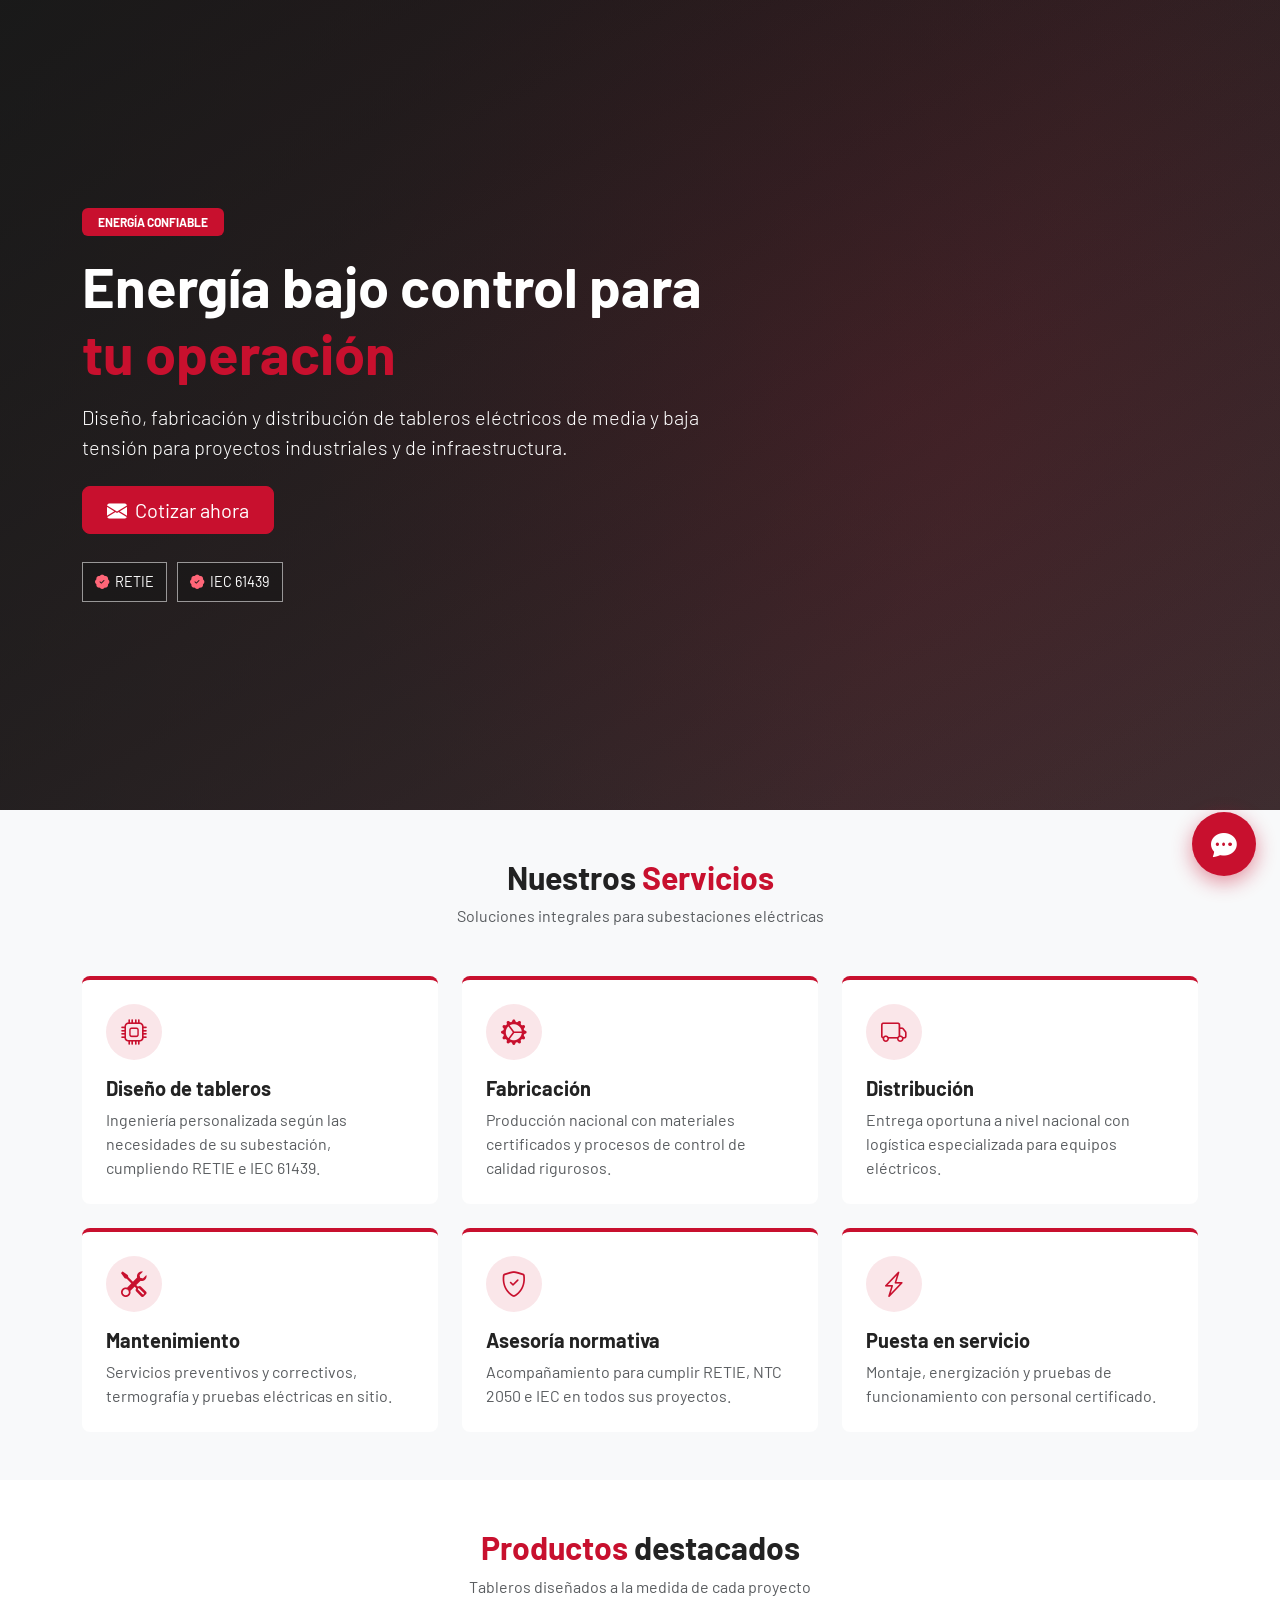
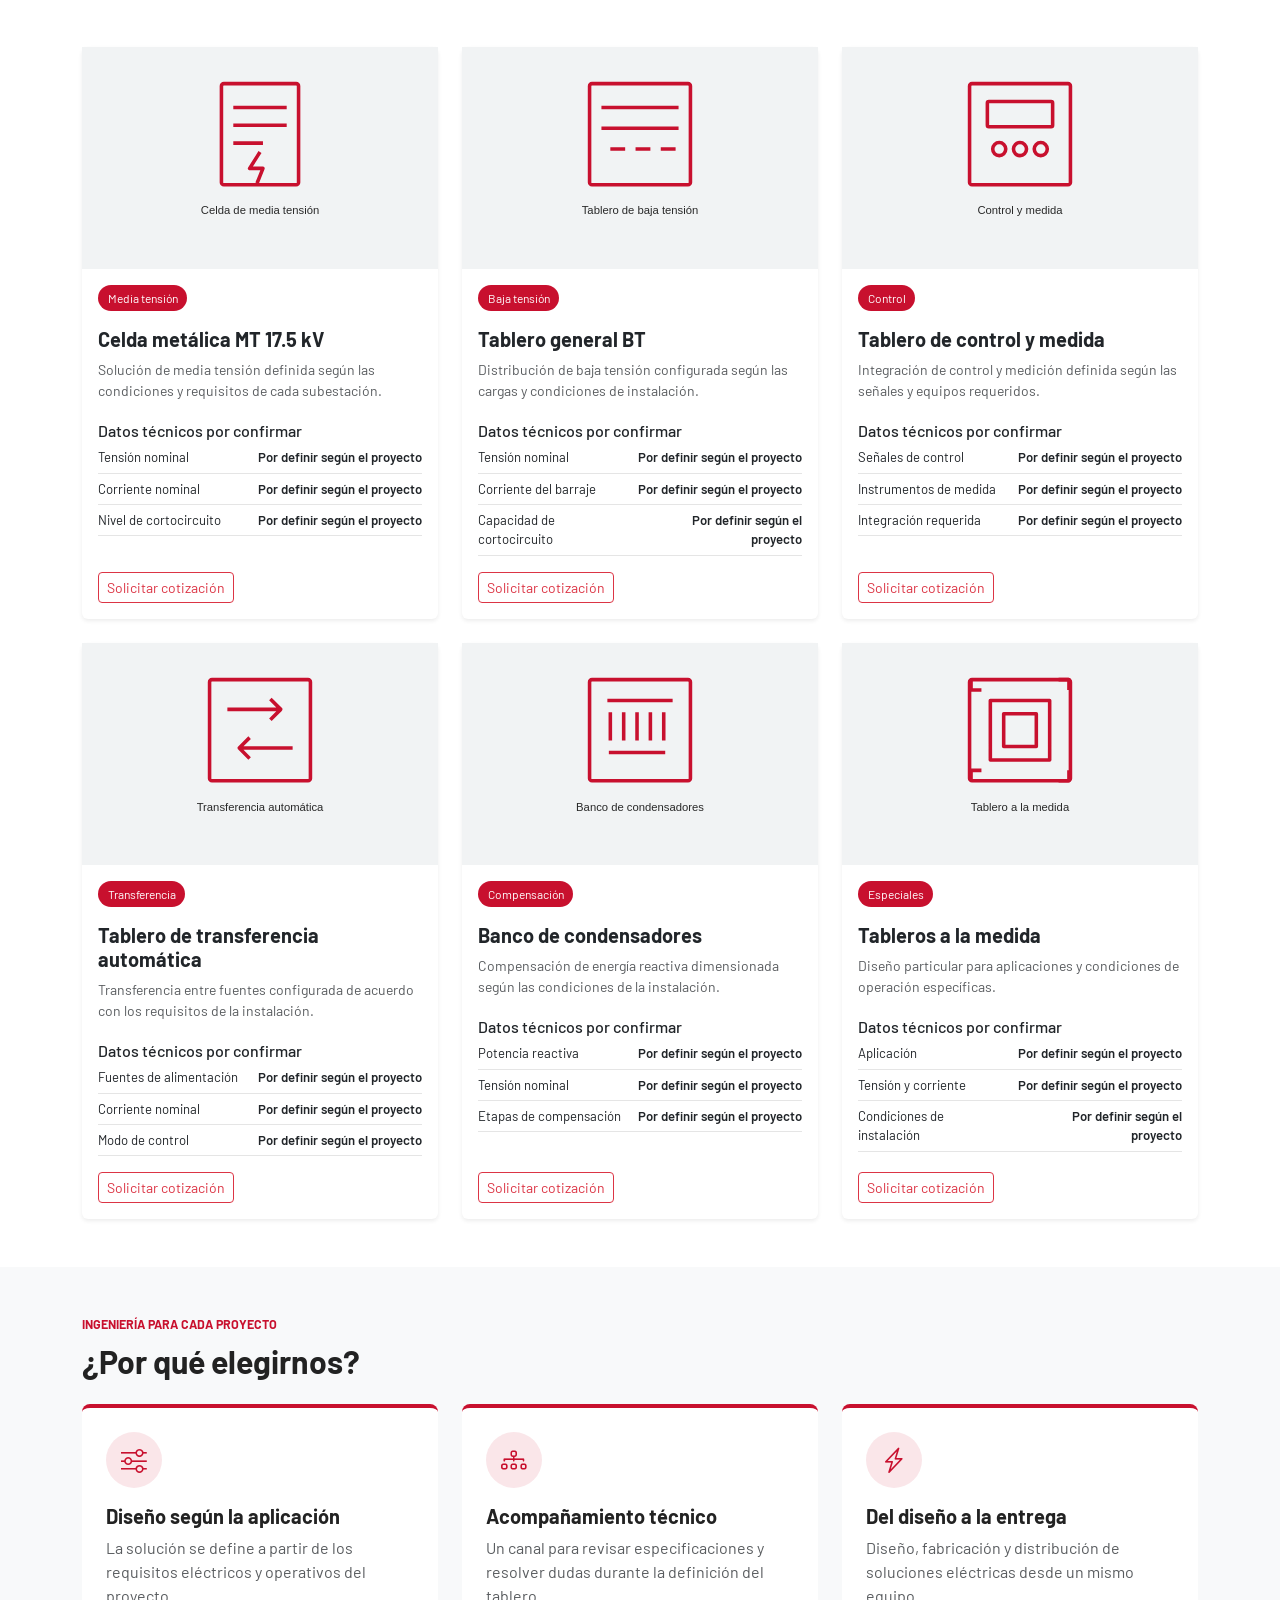
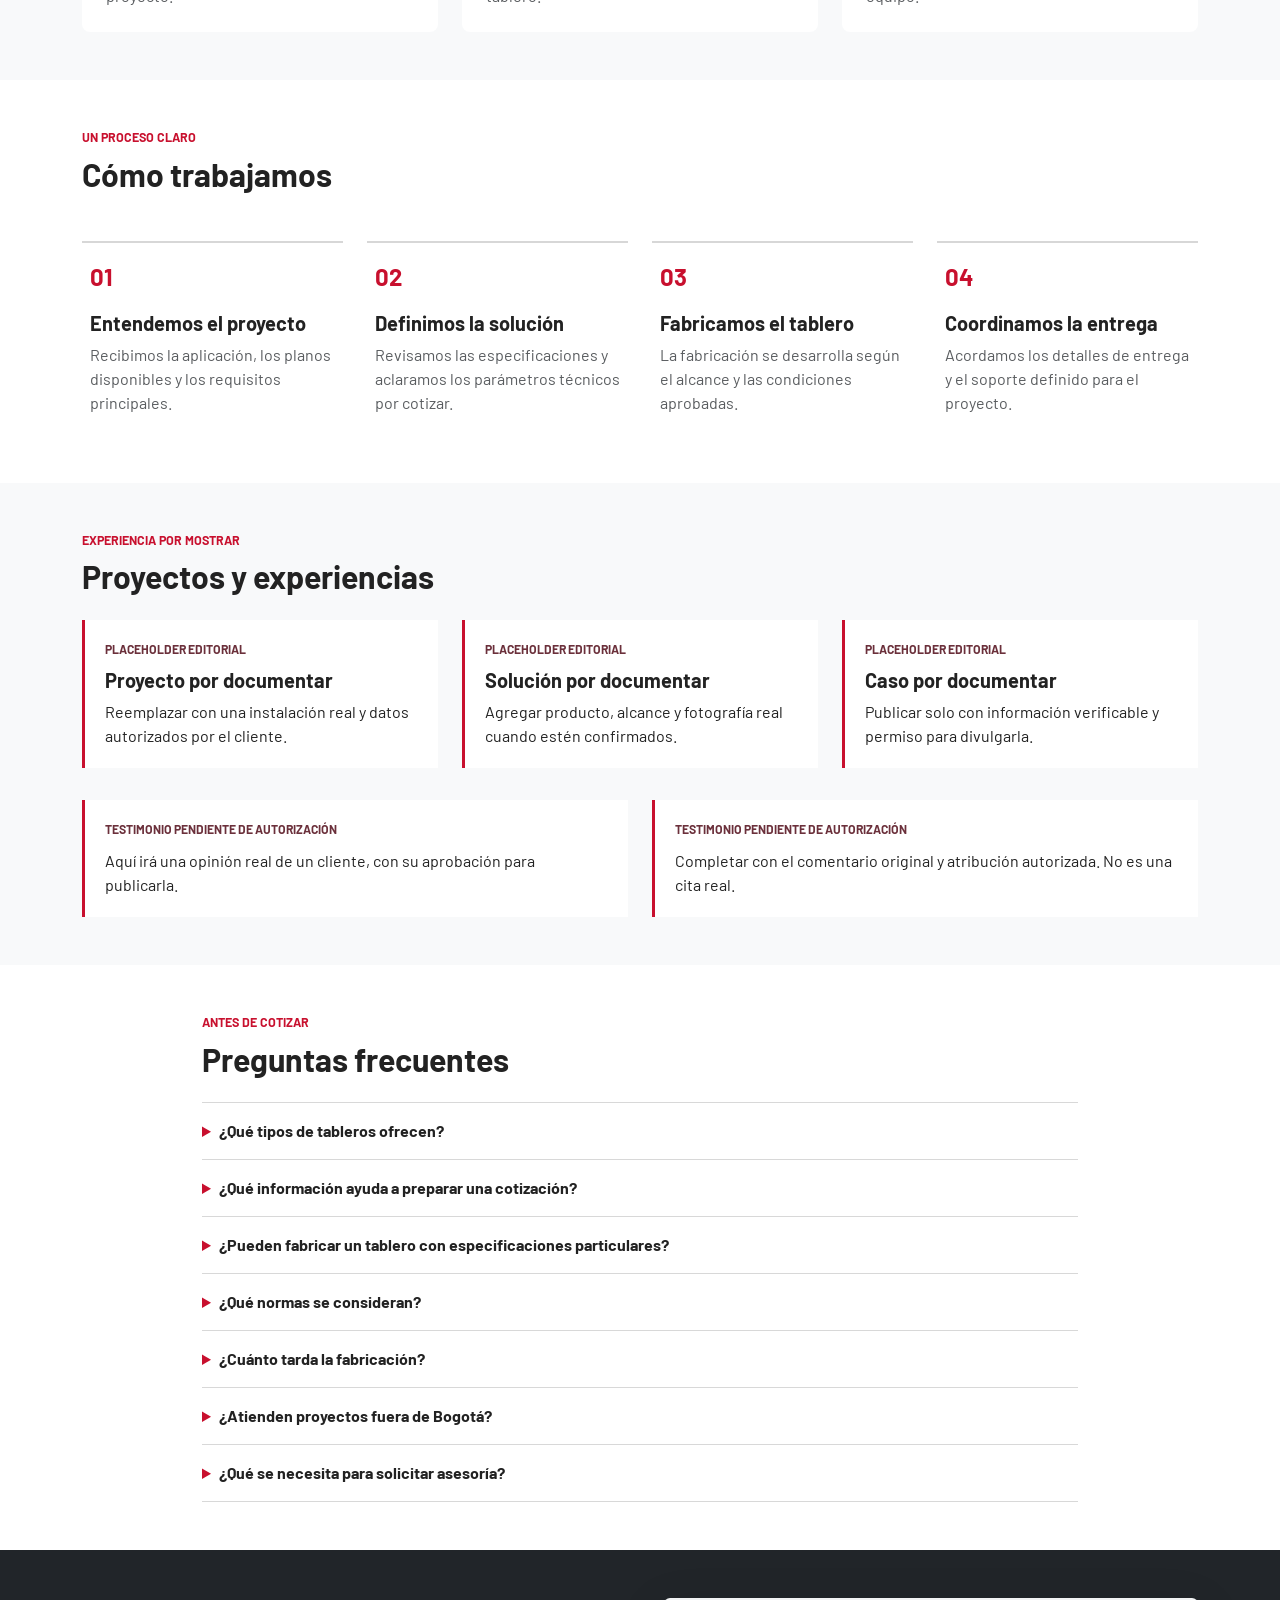
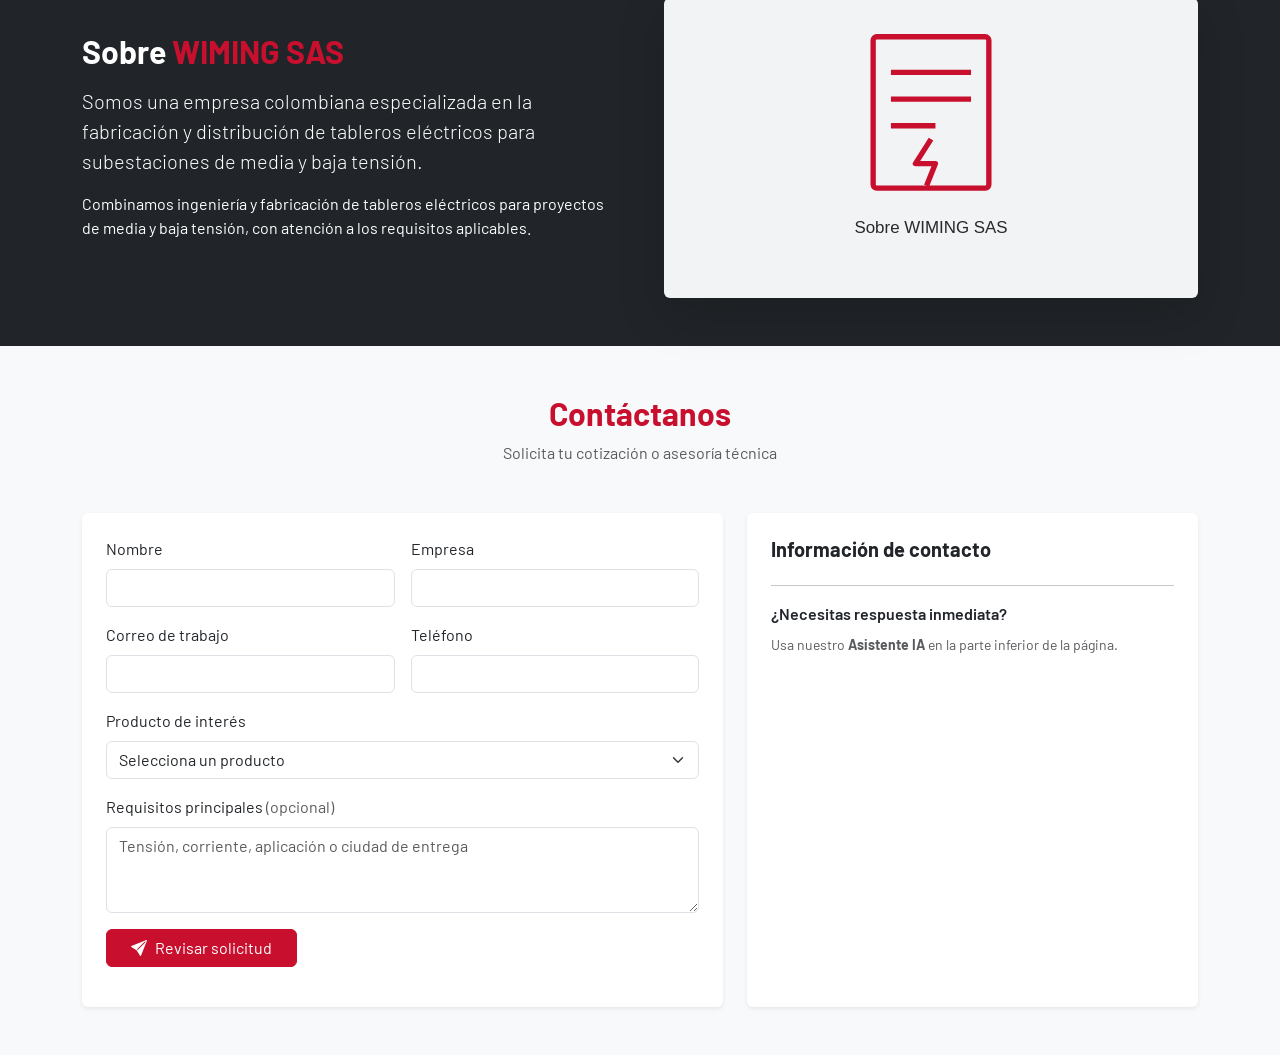
==== commit 660dd8a9: "Paso 4: SEO base, hero y enlaces del pie de página" ====
--- a/index.html
+++ b/index.html
@@ -3,15 +3,86 @@
 <head>
   <meta charset="UTF-8" />
   <meta name="viewport" content="width=device-width, initial-scale=1.0" />
-  <title>WIMING SAS · Tableros eléctricos para subestaciones</title>
-  <meta name="description" content="WIMING SAS — Fabricación y distribución de tableros eléctricos para subestaciones. Calidad, normativa RETIE/IEC y soporte técnico." />
-
+  <title>Tableros eléctricos en Colombia | WIMING SAS</title>
+  <meta name="description" content="WIMING SAS diseña y fabrica tableros eléctricos en Colombia: celdas de media tensión, tableros RETIE, bancos de condensadores y transferencias automáticas." />
+  <meta name="robots" content="index, follow" />
+  <meta property="og:type" content="website" />
+  <meta property="og:locale" content="es_CO" />
+  <meta property="og:site_name" content="WIMING SAS" />
+  <meta property="og:title" content="Tableros eléctricos en Colombia | WIMING SAS" />
+  <meta property="og:description" content="Diseño y fabricación de tableros eléctricos, celdas de media tensión y soluciones para subestaciones en Colombia." />
+  <meta name="twitter:card" content="summary" />
+  <meta name="twitter:title" content="Tableros eléctricos en Colombia | WIMING SAS" />
+  <meta name="twitter:description" content="Diseño y fabricación de tableros eléctricos, celdas de media tensión y soluciones para subestaciones en Colombia." />
+
+  <link rel="preconnect" href="https://fonts.googleapis.com" />
+  <link rel="preconnect" href="https://fonts.gstatic.com" crossorigin />
+  <link href="https://fonts.googleapis.com/css2?family=Barlow:wght@400;500;600;700&display=swap" rel="stylesheet" />
   <!-- Bootstrap 5 -->
   <link href="https://cdn.jsdelivr.net/npm/bootstrap@5.3.3/dist/css/bootstrap.min.css" rel="stylesheet" />
   <!-- Bootstrap Icons -->
   <link rel="stylesheet" href="https://cdn.jsdelivr.net/npm/bootstrap-icons@1.11.3/font/bootstrap-icons.css" />
   <!-- Estilos propios -->
   <link rel="stylesheet" href="css/styles.css" />
+  <script type="application/ld+json">
+    {
+      "@context": "https://schema.org",
+      "@graph": [
+        {
+          "@type": "Organization",
+          "name": "WIMING SAS",
+          "email": "wimingsas@hotmail.com",
+          "description": "Diseño, fabricación y distribución de tableros eléctricos en Colombia."
+        },
+        {
+          "@type": "LocalBusiness",
+          "name": "WIMING SAS",
+          "email": "wimingsas@hotmail.com",
+          "description": "Diseño, fabricación y distribución de tableros eléctricos en Colombia."
+        },
+        {
+          "@type": "FAQPage",
+          "mainEntity": [
+            {
+              "@type": "Question",
+              "name": "¿Qué tipos de tableros ofrecen?",
+              "acceptedAnswer": { "@type": "Answer", "text": "Diseñamos, fabricamos y distribuimos celdas de media tensión, tableros de baja tensión, control y medida, transferencia automática, bancos de condensadores y soluciones a la medida." }
+            },
+            {
+              "@type": "Question",
+              "name": "¿Qué información ayuda a preparar una cotización?",
+              "acceptedAnswer": { "@type": "Answer", "text": "Comparte la aplicación, tensión y corriente requeridas, diagrama unifilar o especificación disponible, condiciones de instalación y ciudad de entrega. Los datos definitivos se revisan con el equipo técnico." }
+            },
+            {
+              "@type": "Question",
+              "name": "¿Pueden fabricar un tablero con especificaciones particulares?",
+              "acceptedAnswer": { "@type": "Answer", "text": "El alcance se revisa según los requisitos eléctricos y operativos de cada proyecto antes de confirmar la solución." }
+            },
+            {
+              "@type": "Question",
+              "name": "¿Qué normas se consideran?",
+              "acceptedAnswer": { "@type": "Answer", "text": "La empresa indica cumplimiento de RETIE, NTC 2050 e IEC 61439. La norma aplicable y su alcance se deben confirmar para cada equipo y proyecto." }
+            },
+            {
+              "@type": "Question",
+              "name": "¿Cuánto tarda la fabricación?",
+              "acceptedAnswer": { "@type": "Answer", "text": "El plazo depende del alcance, los componentes y la aprobación de especificaciones. Se confirma en la propuesta comercial." }
+            },
+            {
+              "@type": "Question",
+              "name": "¿Atienden proyectos fuera de Bogotá?",
+              "acceptedAnswer": { "@type": "Answer", "text": "La cobertura y las condiciones de entrega se confirman al cotizar, según la ciudad y el alcance del proyecto." }
+            },
+            {
+              "@type": "Question",
+              "name": "¿Qué se necesita para solicitar asesoría?",
+              "acceptedAnswer": { "@type": "Answer", "text": "Indica el tipo de equipo, el objetivo de la instalación y los datos técnicos que tengas disponibles. Puedes adjuntar los documentos al continuar por el canal acordado con el equipo." }
+            }
+          ]
+        }
+      ]
+    }
+  </script>
 </head>
 <body>
 
@@ -269,7 +340,7 @@
         <div class="col-lg-5">
           <div class="card border-0 shadow-sm h-100">
             <div class="card-body p-4">
-              <h5 class="fw-bold mb-4">Información de contacto</h5>
+              <h3 class="h5 fw-bold mb-4">Información de contacto</h3>
               <p data-config-row="ADDRESS" hidden><i class="bi bi-geo-alt-fill text-danger me-2"></i><span data-config="ADDRESS"></span></p>
               <p data-config-row="PHONE" hidden><i class="bi bi-telephone-fill text-danger me-2"></i><span data-config="PHONE"></span></p>
               <p data-config-row="EMAIL" hidden><i class="bi bi-envelope-fill text-danger me-2"></i><span data-config="EMAIL"></span></p>
--- a/css/styles.css
+++ b/css/styles.css
@@ -26,7 +26,7 @@
 .text-danger { color: var(--wm-red) !important; }
 
 body {
-  font-family: 'Segoe UI', system-ui, -apple-system, sans-serif;
+  font-family: 'Barlow', 'Segoe UI', system-ui, sans-serif;
   color: #222;
 }
 
@@ -185,7 +185,7 @@
   color: #bbb;
   padding: 3rem 0 1rem;
 }
-.footer-wm h6 { color: #fff; font-weight: 600; }
+.footer-wm h2 { color: #fff; font-weight: 600; }
 .footer-wm a { color: #bbb; text-decoration: none; }
 .footer-wm a:hover { color: var(--wm-red-light); }
 .footer-wm .footer-bottom {
@@ -219,6 +219,37 @@
   background: var(--wm-red-dark);
   transform: scale(1.08);
 }
+.chatbot-launcher-menu {
+  position: fixed;
+  z-index: 1051;
+  right: 24px;
+  bottom: 96px;
+  display: grid;
+  gap: .45rem;
+  width: min(280px, calc(100vw - 32px));
+  padding: .5rem;
+  border: 1px solid #ddd;
+  background: #fff;
+  box-shadow: 0 8px 26px rgba(0,0,0,.18);
+}
+.chatbot-launcher-menu[hidden] { display: none; }
+.chatbot-launcher-menu button,
+.chatbot-launcher-menu a {
+  display: flex;
+  align-items: center;
+  gap: .65rem;
+  min-height: 44px;
+  padding: .65rem .75rem;
+  border: 0;
+  background: #fff;
+  color: #222;
+  font: inherit;
+  text-align: left;
+  text-decoration: none;
+}
+.chatbot-launcher-menu button:hover,
+.chatbot-launcher-menu a:hover { background: #f5f5f5; color: var(--wm-red); }
+.chatbot-launcher-menu i { color: var(--wm-red); }
 
 .chatbot-window {
   position: fixed;
@@ -264,6 +295,14 @@
 }
 .chatbot-header h6 { margin: 0; font-weight: 600; }
 .chatbot-header small { opacity: .85; }
+.chatbot-header .quote-start-button {
+  min-height: 40px;
+  padding: .4rem .6rem;
+  border: 1px solid rgba(255,255,255,.7);
+  background: transparent;
+  color: #fff;
+  font-size: .82rem;
+}
 .chatbot-header .close-btn {
   margin-left: auto;
   background: transparent;
@@ -370,6 +409,31 @@
   font-size: 1.1rem;
 }
 .chatbot-input button:hover { background: var(--wm-red-dark); }
+.chatbot-input[hidden], .quick-replies[hidden] { display: none; }
+
+.quote-contact-form, .quote-summary-form {
+  display: grid;
+  gap: .65rem;
+  margin: .25rem 0 1rem;
+  padding: .85rem;
+  border: 1px solid #ddd;
+  background: #fff;
+}
+.quote-field { display: grid; gap: .3rem; color: #333; font-size: .84rem; font-weight: 600; }
+.quote-field input, .quote-field select {
+  width: 100%;
+  min-height: 42px;
+  padding: .5rem .6rem;
+  border: 1px solid #888;
+  border-radius: 3px;
+  color: #222;
+  background: #fff;
+  font: inherit;
+  font-weight: 400;
+}
+.quote-status { margin: 0; color: #7a1b2e; font-size: .85rem; }
+.quote-summary-actions { display: flex; flex-wrap: wrap; gap: .5rem; }
+.quote-summary-actions .btn { min-height: 44px; }
 
 /* Responsive */
 @media (max-width: 480px) {
@@ -379,6 +443,7 @@
     bottom: 90px;
     height: 70vh;
   }
+  .chatbot-launcher-menu { right: 8px; bottom: 154px; }
 }
 
 @media (max-width: 767.98px) {
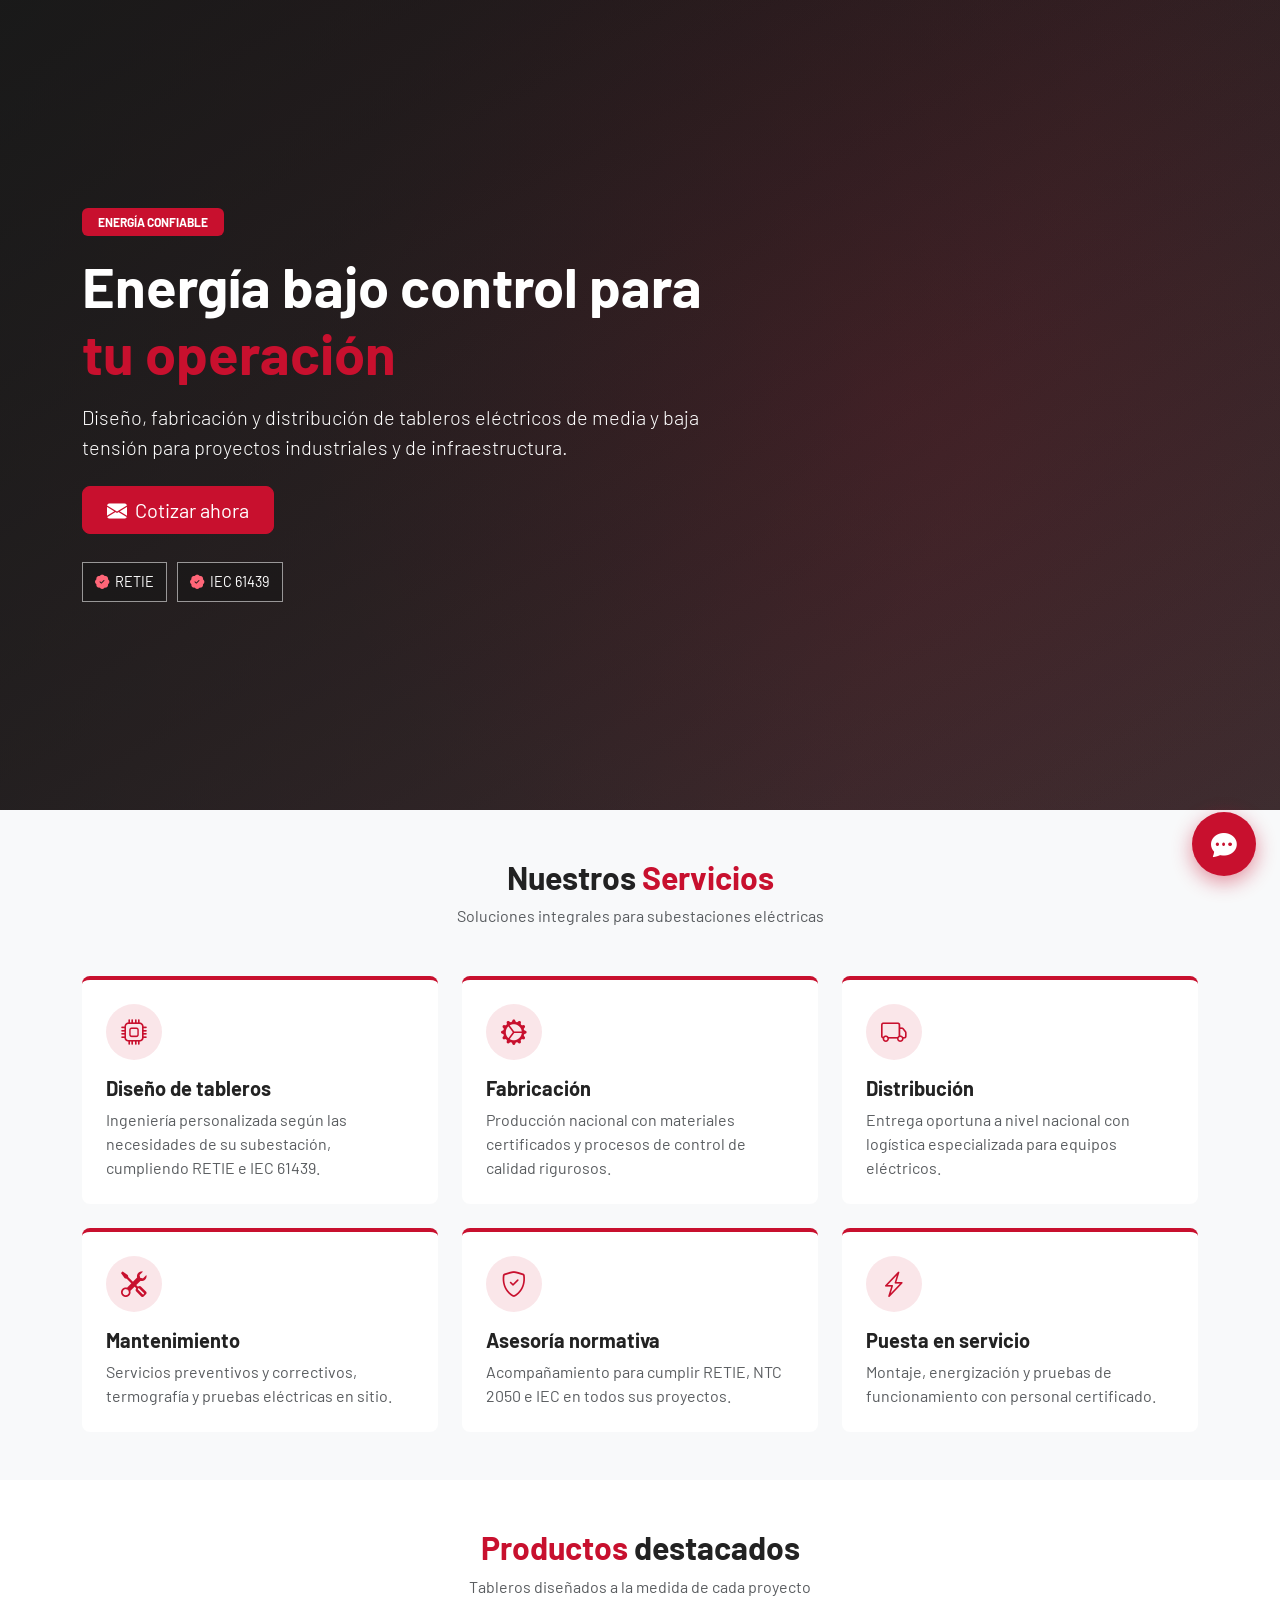
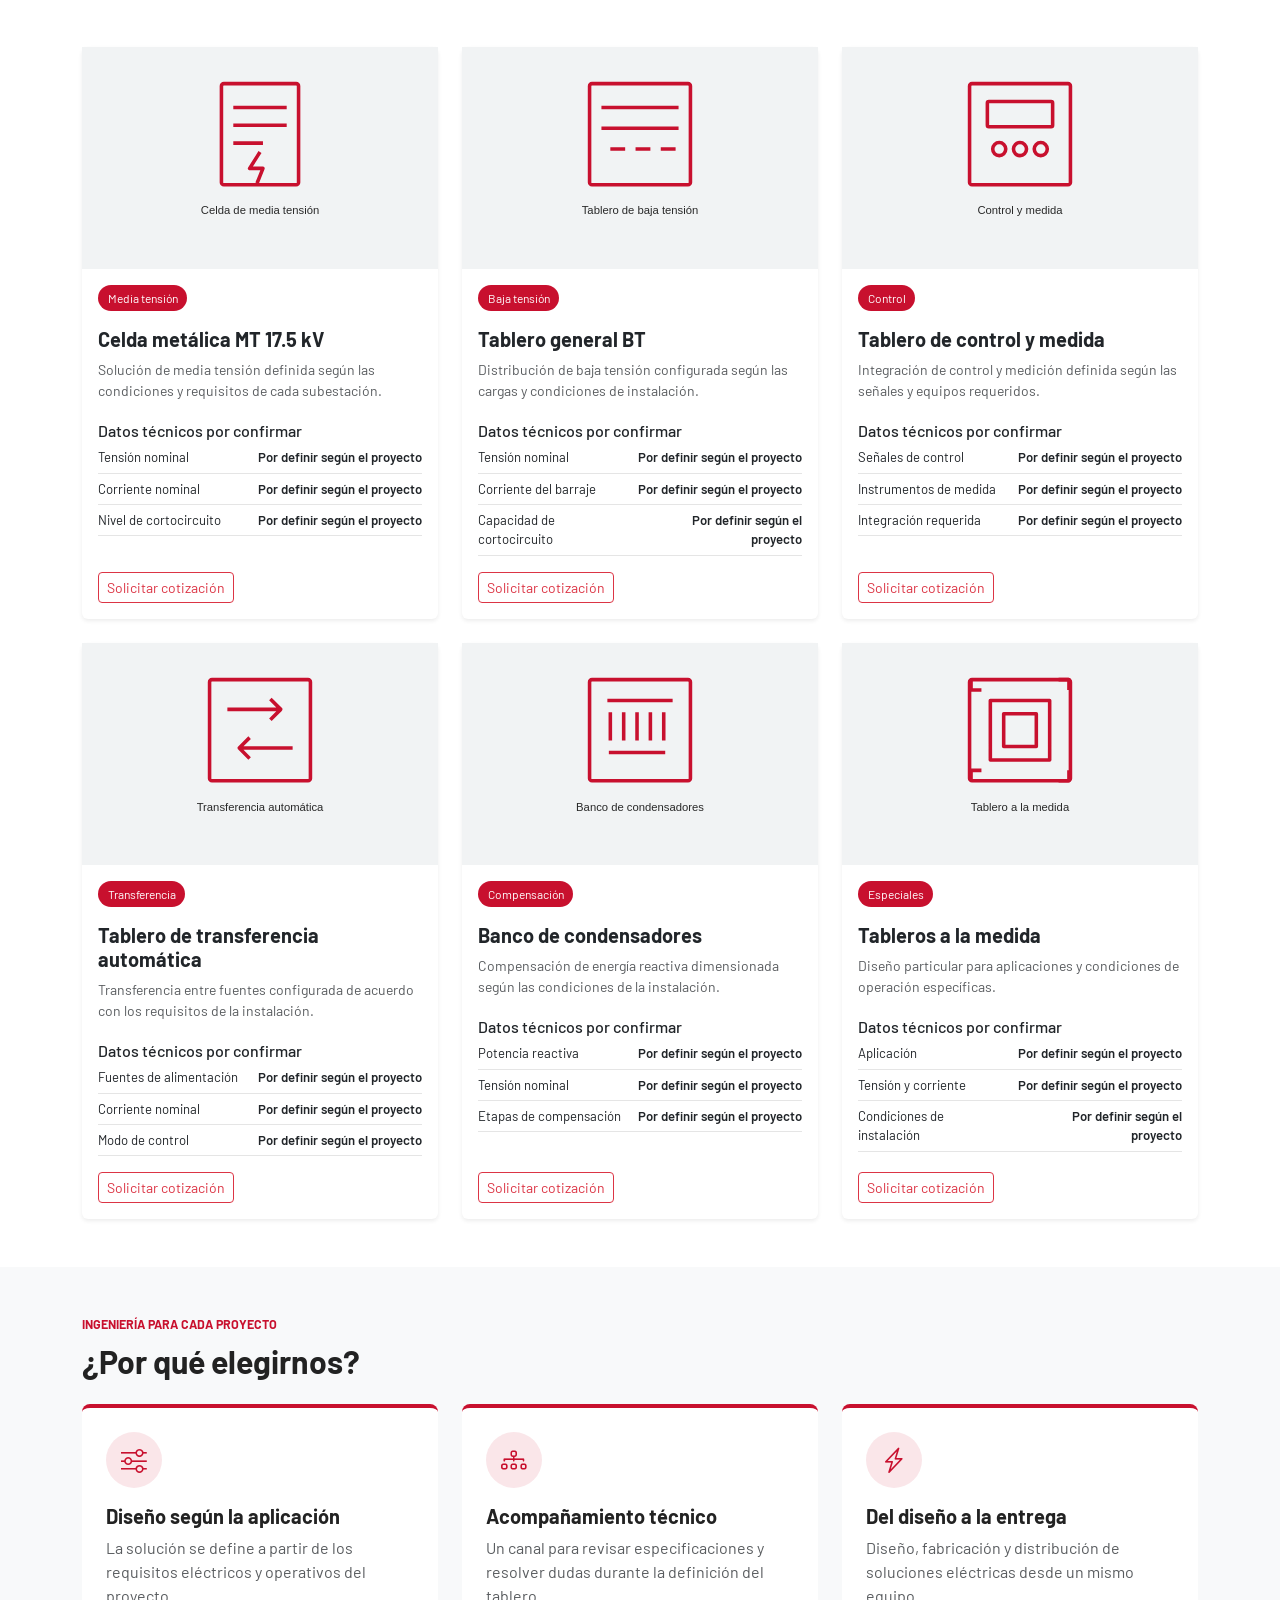
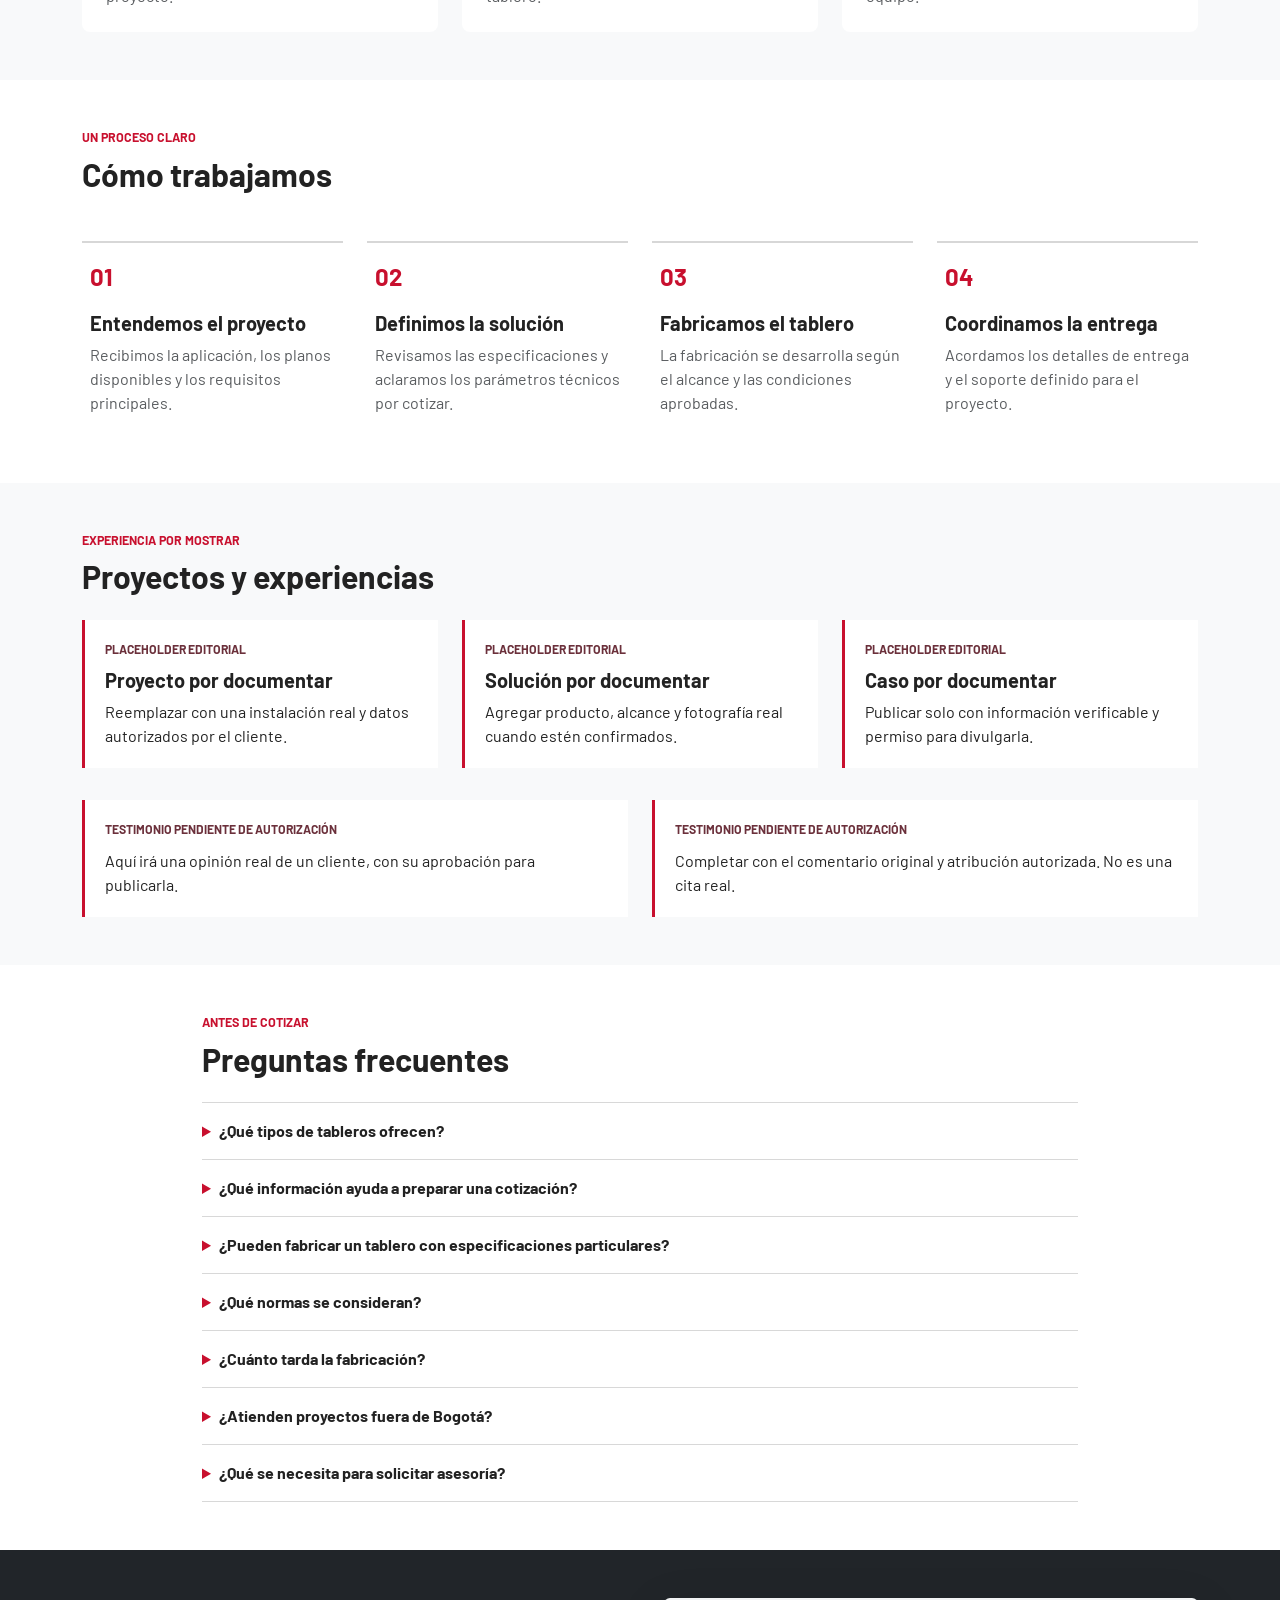
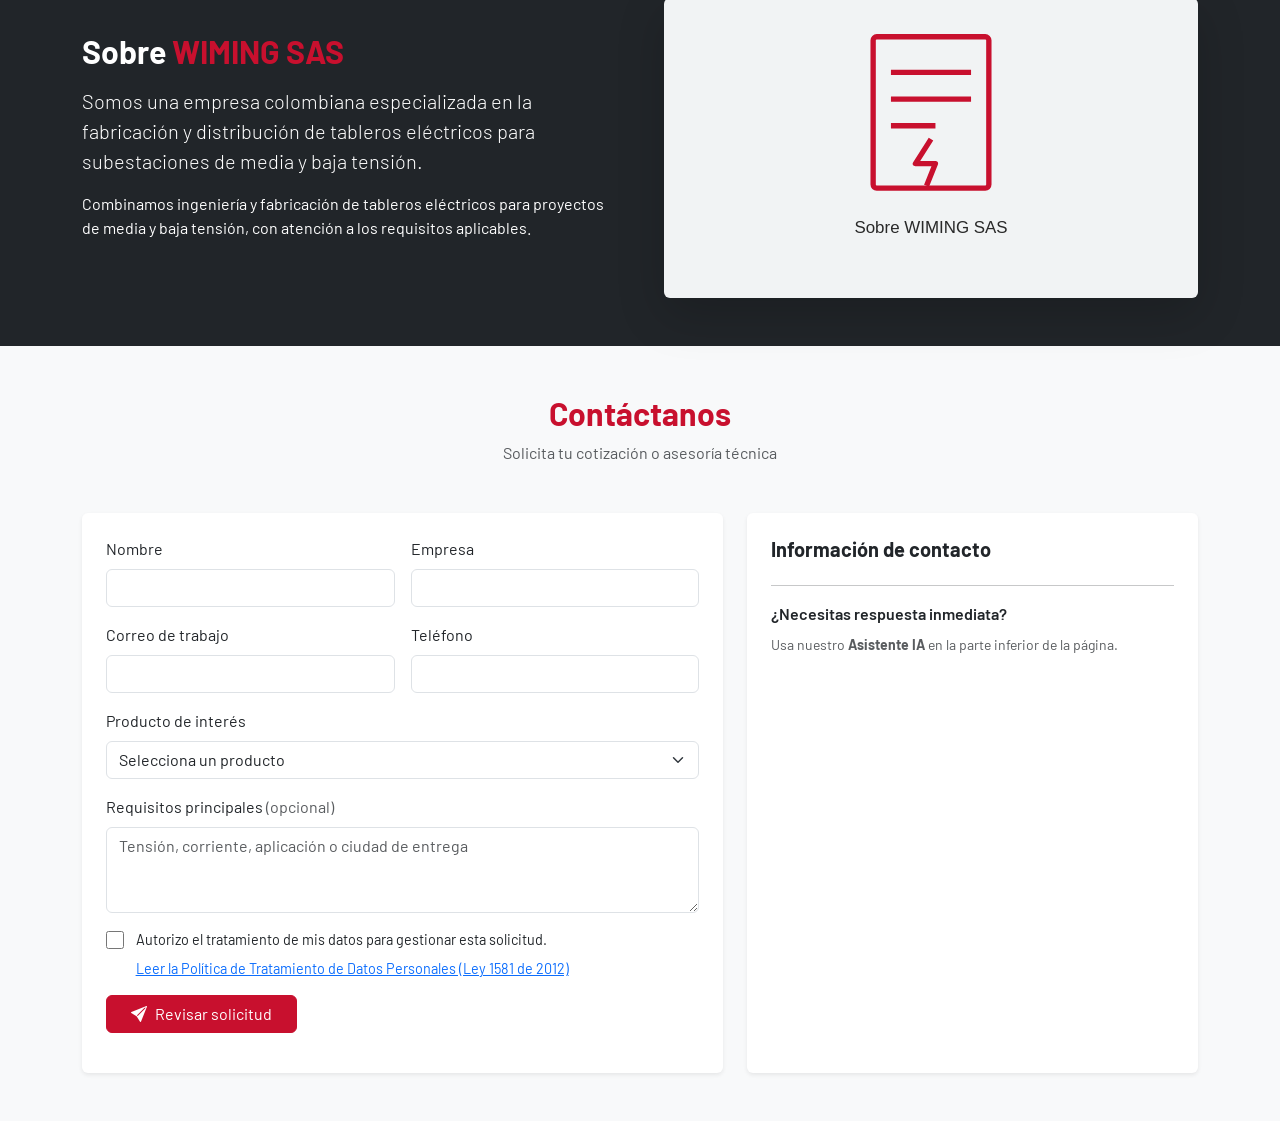
==== commit c7fa7612: "Paso 5: Formulario envía por WhatsApp y correo" ====
--- a/index.html
+++ b/index.html
@@ -298,19 +298,19 @@
             <div class="row g-3">
               <div class="col-md-6">
                 <label class="form-label" for="contact-name">Nombre</label>
-                <input id="contact-name" type="text" class="form-control" name="nombre" autocomplete="name" required />
+                <input id="contact-name" type="text" class="form-control" name="nombre" autocomplete="name" maxlength="100" required />
               </div>
               <div class="col-md-6">
                 <label class="form-label" for="contact-company">Empresa</label>
-                <input id="contact-company" type="text" class="form-control" name="empresa" autocomplete="organization" />
+                <input id="contact-company" type="text" class="form-control" name="empresa" autocomplete="organization" maxlength="120" />
               </div>
               <div class="col-md-6">
                 <label class="form-label" for="contact-email">Correo de trabajo</label>
-                <input id="contact-email" type="email" class="form-control" name="email" autocomplete="email" required />
+                <input id="contact-email" type="email" class="form-control" name="email" autocomplete="email" maxlength="254" required />
               </div>
               <div class="col-md-6">
                 <label class="form-label" for="contact-phone">Teléfono</label>
-                <input id="contact-phone" type="tel" class="form-control" name="telefono" autocomplete="tel" />
+                <input id="contact-phone" type="tel" class="form-control" name="telefono" autocomplete="tel" maxlength="20" required />
               </div>
               <div class="col-12">
                 <label class="form-label" for="contact-product">Producto de interés</label>
@@ -326,12 +326,22 @@
               </div>
               <div class="col-12">
                 <label class="form-label" for="contact-message">Requisitos principales <span class="text-muted">(opcional)</span></label>
-                <textarea id="contact-message" class="form-control" name="mensaje" rows="3" placeholder="Tensión, corriente, aplicación o ciudad de entrega"></textarea>
+                <textarea id="contact-message" class="form-control" name="mensaje" rows="3" maxlength="1000" placeholder="Tensión, corriente, aplicación o ciudad de entrega"></textarea>
+              </div>
+              <div class="form-honeypot" aria-hidden="true">
+                <label for="contact-website">Deja este campo vacío</label>
+                <input id="contact-website" type="text" name="website" tabindex="-1" autocomplete="off" />
+              </div>
+              <div class="col-12 consent-control">
+                <input id="contact-data-consent" type="checkbox" name="dataConsent" required />
+                <label for="contact-data-consent">Autorizo el tratamiento de mis datos para gestionar esta solicitud.</label>
+                <a href="politica-tratamiento.html">Leer la Política de Tratamiento de Datos Personales (Ley 1581 de 2012)</a>
               </div>
               <div class="col-12">
                 <button type="submit" class="btn btn-danger px-4">
                   <i class="bi bi-send-fill me-2"></i>Revisar solicitud
                 </button>
+                <div id="contact-actions" class="contact-actions" hidden></div>
               </div>
             </div>
             <div id="contact-feedback" class="mt-3" role="status" aria-live="polite"></div>
@@ -372,6 +382,7 @@
   <script src="config.js"></script>
   <script src="js/components.js"></script>
   <script src="js/data.js"></script>
+  <script src="js/security.js"></script>
   <script src="js/main.js"></script>
   <script src="js/chatbot.js"></script>
 </body>
--- a/css/styles.css
+++ b/css/styles.css
@@ -178,6 +178,38 @@
 :focus-visible { outline: 3px solid #f0a000; outline-offset: 3px; }
 
 .mobile-action-bar { display: none; }
+.contact-actions { display: flex; flex-wrap: wrap; gap: .6rem; margin-top: .6rem; }
+.contact-actions[hidden] { display: none; }
+.contact-actions .btn { min-height: 44px; }
+.form-honeypot {
+  position: absolute !important;
+  width: 1px !important;
+  height: 1px !important;
+  padding: 0 !important;
+  margin: -1px !important;
+  overflow: hidden !important;
+  clip: rect(0, 0, 0, 0) !important;
+  white-space: nowrap !important;
+  border: 0 !important;
+}
+.consent-control, .quote-consent {
+  display: grid;
+  grid-template-columns: 1.25rem minmax(0, 1fr);
+  align-items: start;
+  gap: .45rem .6rem;
+  font-size: .9rem;
+}
+.consent-control input, .quote-consent input {
+  width: 1.1rem;
+  height: 1.1rem;
+  margin-top: .15rem;
+  accent-color: var(--wm-red);
+}
+.consent-control label, .quote-consent label { margin: 0; }
+.consent-control a, .quote-consent a { grid-column: 2; }
+.privacy-policy { max-width: 900px; }
+.privacy-policy h2 { margin-top: 2rem; font-size: 1.35rem; }
+.policy-draft-notice { padding: 1rem; border-left: 4px solid var(--wm-red); background: #f5f5f5; }
 
 /* ===== Footer ===== */
 .footer-wm {
